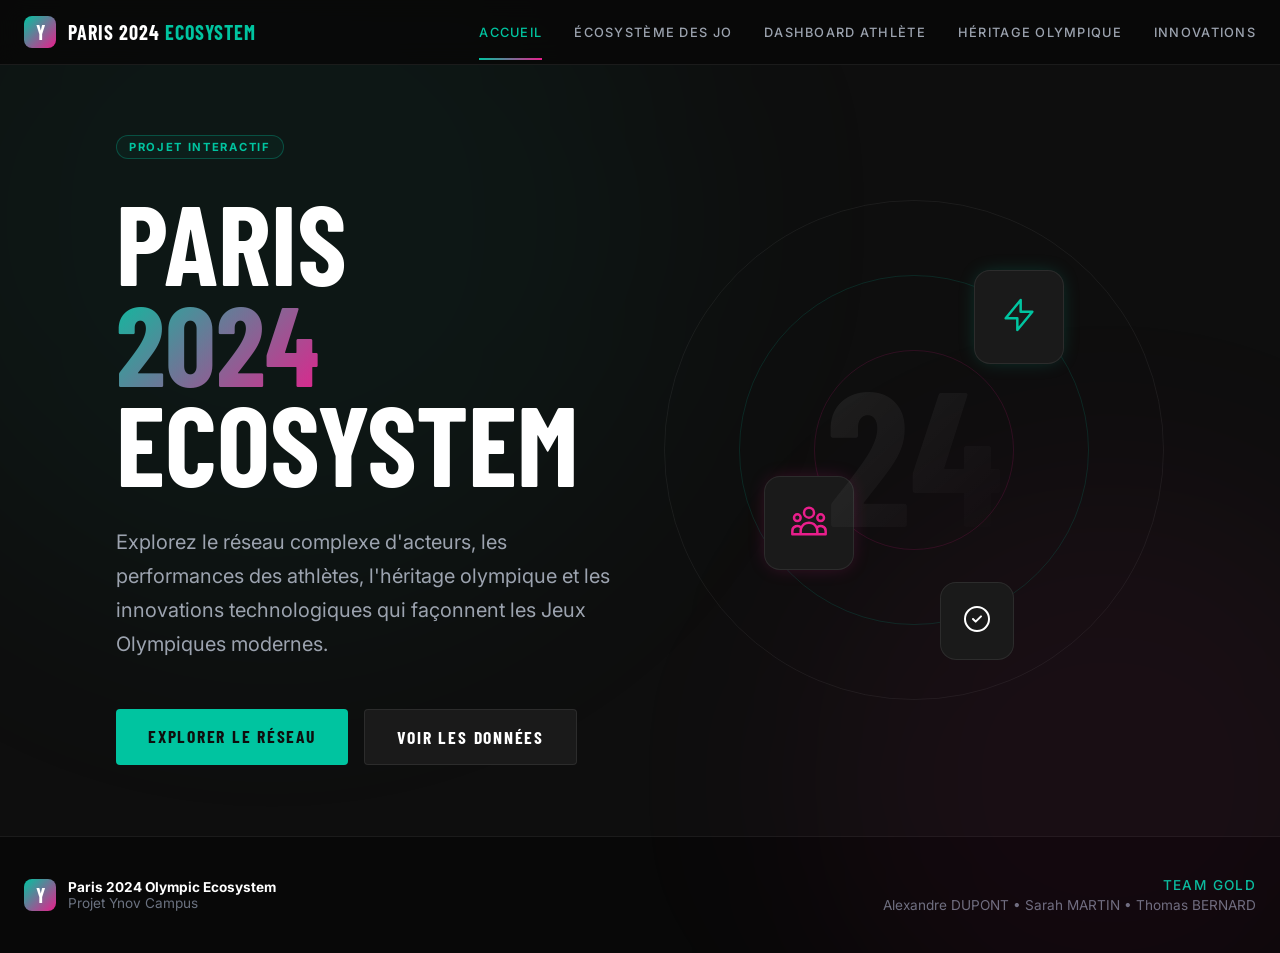
==== index.html @ 0739a904 "feat: Paris 2024 Olympic Ecosystem - site multi-pages complet" ====
<!DOCTYPE html>
<html lang="fr">
<head>
    <meta charset="UTF-8">
    <meta name="viewport" content="width=device-width, initial-scale=1.0">
    <title>Paris 2024 Ecosystem | Accueil</title>
    <link href="https://fonts.googleapis.com/css2?family=Barlow+Condensed:wght@400;500;600;700;800&family=Inter:wght@300;400;500;600&display=swap" rel="stylesheet">
    <link rel="stylesheet" href="style.css">
</head>
<body>
    <!-- Navbar -->
    <nav class="site-nav">
        <div class="nav-inner">
            <a href="index.html" class="brand">
                <div class="brand-icon">Y</div>
                <span class="brand-text">PARIS 2024 <span>ECOSYSTEM</span></span>
            </a>
            <button class="nav-hamburger" id="hamburger" onclick="document.getElementById('hamburger').classList.toggle('open');document.getElementById('nav-links').classList.toggle('open');">
                <span></span><span></span><span></span>
            </button>
            <div class="nav-links" id="nav-links">
                <a href="index.html" class="gradient-border-bottom active">Accueil</a>
                <a href="ecosysteme.html" class="gradient-border-bottom">Écosystème des JO</a>
                <a href="dashboard.html" class="gradient-border-bottom">Dashboard Athlète</a>
                <a href="heritage.html" class="gradient-border-bottom">Héritage Olympique</a>
                <a href="innovations.html" class="gradient-border-bottom">Innovations</a>
            </div>
        </div>
    </nav>

    <!-- Background blobs -->
    <div class="bg-blobs">
        <div class="blob-teal"></div>
        <div class="blob-magenta"></div>
    </div>

    <main class="page-main hero-main">
        <div class="container hero-grid">
            <!-- Left -->
            <div class="fade-in-up hero-left">
                <div class="hero-badge">Projet Interactif</div>
                <h1 class="hero-title">
                    PARIS<br>
                    <span class="gradient-text">2024</span><br>
                    ECOSYSTEM
                </h1>
                <p class="hero-desc">
                    Explorez le réseau complexe d'acteurs, les performances des athlètes, l'héritage olympique et les innovations technologiques qui façonnent les Jeux Olympiques modernes.
                </p>
                <div class="hero-actions">
                    <a href="ecosysteme.html" class="btn-primary">Explorer le Réseau</a>
                    <a href="dashboard.html" class="btn-secondary">Voir les Données</a>
                </div>
            </div>

            <!-- Right – decorative -->
            <div class="fade-in-up anim-delay-2 hero-right">
                <!-- spinning rings -->
                <div class="hero-ring hero-ring-1"></div>
                <div class="hero-ring hero-ring-2"></div>
                <div class="hero-ring hero-ring-3"></div>

                <!-- floating cards -->
                <div class="float-anim hero-float-card teal-glow">
                    <svg class="icon-svg color-teal" fill="none" stroke="currentColor" viewBox="0 0 24 24"><path stroke-linecap="round" stroke-linejoin="round" stroke-width="1.5" d="M13 10V3L4 14h7v7l9-11h-7z"></path></svg>
                </div>
                <div class="float-anim float-anim-delay-1 hero-float-card magenta-glow">
                    <svg class="icon-svg color-magenta" fill="none" stroke="currentColor" viewBox="0 0 24 24"><path stroke-linecap="round" stroke-linejoin="round" stroke-width="1.5" d="M17 20h5v-2a3 3 0 00-5.356-1.857M17 20H7m10 0v-2c0-.656-.126-1.283-.356-1.857M7 20H2v-2a3 3 0 015.356-1.857M7 20v-2c0-.656.126-1.283.356-1.857m0 0a5.002 5.002 0 019.288 0M15 7a3 3 0 11-6 0 3 3 0 016 0zm6 3a2 2 0 11-4 0 2 2 0 014 0zM7 10a2 2 0 11-4 0 2 2 0 014 0z"></path></svg>
                </div>
                <div class="float-anim float-anim-delay-2 hero-float-card neutral">
                    <svg class="icon-svg-sm color-white" fill="none" stroke="currentColor" viewBox="0 0 24 24"><path stroke-linecap="round" stroke-linejoin="round" stroke-width="1.5" d="M9 12l2 2 4-4m6 2a9 9 0 11-18 0 9 9 0 0118 0z"></path></svg>
                </div>

                <!-- Big "24" watermark -->
                <div class="hero-watermark">24</div>
            </div>
        </div>
    </main>

    <!-- Footer -->
    <footer class="site-footer">
        <div class="footer-inner">
            <div class="footer-brand">
                <div class="brand-icon">Y</div>
                <div class="footer-info">
                    <span class="title">Paris 2024 Olympic Ecosystem</span><br>
                    Projet Ynov Campus
                </div>
            </div>
            <div class="footer-right">
                <div class="team-name">Team Gold</div>
                <div>Alexandre DUPONT &bull; Sarah MARTIN &bull; Thomas BERNARD</div>
            </div>
        </div>
    </footer>
</body>
</html>
---- style.css ----
/* ===== PARIS 2024 OLYMPIC ECOSYSTEM — Global Styles ===== */

/* ---------- Reset & Base ---------- */
*, *::before, *::after {
    margin: 0;
    padding: 0;
    box-sizing: border-box;
}

body {
    background-color: #0e0e0e;
    color: #ffffff;
    overflow-x: hidden;
    font-family: 'Inter', sans-serif;
}

/* ---------- Scrollbar ---------- */
::-webkit-scrollbar {
    width: 8px;
}
::-webkit-scrollbar-track {
    background: #0e0e0e;
}
::-webkit-scrollbar-thumb {
    background: #333;
    border-radius: 4px;
}
::-webkit-scrollbar-thumb:hover {
    background: #00c4a0;
}

/* ---------- Utility Classes ---------- */
.gradient-text {
    background: linear-gradient(135deg, #00c4a0 0%, #e91e8c 100%);
    -webkit-background-clip: text;
    -webkit-text-fill-color: transparent;
}

.gradient-border-bottom {
    position: relative;
}
.gradient-border-bottom::after {
    content: '';
    position: absolute;
    bottom: 0;
    left: 0;
    width: 100%;
    height: 2px;
    background: linear-gradient(90deg, #00c4a0, #e91e8c);
    transform: scaleX(0);
    transition: transform 0.3s ease;
    transform-origin: left;
}
.gradient-border-bottom:hover::after,
.gradient-border-bottom.active::after {
    transform: scaleX(1);
}

/* ---------- Animations ---------- */
.fade-in-up {
    animation: fadeInUp 0.6s ease-out forwards;
    opacity: 0;
    transform: translateY(20px);
}

@keyframes fadeInUp {
    to {
        opacity: 1;
        transform: translateY(0);
    }
}

.node-pulse {
    animation: pulse 3s infinite;
}
@keyframes pulse {
    0%   { box-shadow: 0 0 0 0 rgba(0, 196, 160, 0.4); }
    70%  { box-shadow: 0 0 0 10px rgba(0, 196, 160, 0); }
    100% { box-shadow: 0 0 0 0 rgba(0, 196, 160, 0); }
}

/* ---------- Network Node ---------- */
.network-node {
    cursor: pointer;
    transition: all 0.3s cubic-bezier(0.4, 0, 0.2, 1);
}
.network-node:hover circle {
    stroke: #e91e8c;
    stroke-width: 3px;
    filter: drop-shadow(0 0 8px rgba(233, 30, 140, 0.6));
}
.network-node:hover text {
    fill: #e91e8c;
    font-weight: 700;
}

/* ---------- Float Animation ---------- */
.float-anim {
    animation: float 6s ease-in-out infinite;
}
.float-anim-delay-1 { animation-delay: 1s; }
.float-anim-delay-2 { animation-delay: 2s; }

@keyframes float {
    0%   { transform: translateY(0px); }
    50%  { transform: translateY(-15px); }
    100% { transform: translateY(0px); }
}

/* ---------- Timeline ---------- */
.timeline-line {
    position: absolute;
    left: 20px;
    top: 0;
    bottom: 0;
    width: 2px;
    background: linear-gradient(to bottom, #00c4a0, #e91e8c);
}

/* ---------- Navbar ---------- */
.site-nav {
    position: fixed;
    top: 0;
    width: 100%;
    background: rgba(8, 8, 8, 0.9);
    backdrop-filter: blur(12px);
    -webkit-backdrop-filter: blur(12px);
    border-bottom: 1px solid rgba(255, 255, 255, 0.08);
    z-index: 50;
}
.site-nav .nav-inner {
    max-width: 1280px;
    margin: 0 auto;
    padding: 0 1.5rem;
    height: 64px;
    display: flex;
    align-items: center;
    justify-content: space-between;
}
.site-nav .brand {
    display: flex;
    align-items: center;
    gap: 0.75rem;
    text-decoration: none;
}
.site-nav .brand-icon {
    width: 32px;
    height: 32px;
    background: linear-gradient(135deg, #00c4a0, #e91e8c);
    border-radius: 8px;
    display: flex;
    align-items: center;
    justify-content: center;
    font-weight: 700;
    color: #fff;
    font-family: 'Barlow Condensed', sans-serif;
    font-size: 1.25rem;
}
.site-nav .brand-text {
    font-family: 'Barlow Condensed', sans-serif;
    font-weight: 700;
    font-size: 1.25rem;
    letter-spacing: 0.05em;
    color: #fff;
}
.site-nav .brand-text span {
    color: #00c4a0;
}
.site-nav .nav-links {
    display: flex;
    gap: 2rem;
}
.site-nav .nav-links a {
    text-decoration: none;
    font-size: 0.8rem;
    font-weight: 500;
    color: #9ca3af;
    text-transform: uppercase;
    letter-spacing: 0.1em;
    padding: 1.25rem 0;
    transition: color 0.3s;
}
.site-nav .nav-links a:hover,
.site-nav .nav-links a.active {
    color: #00c4a0;
}

/* ---------- Main Container ---------- */
.page-main {
    padding-top: 64px;
    min-height: 100vh;
    position: relative;
}

/* ---------- Background Blobs ---------- */
.bg-blobs {
    position: fixed;
    inset: 0;
    pointer-events: none;
    z-index: 0;
}
.bg-blobs .blob-teal {
    position: absolute;
    top: -20%;
    left: -10%;
    width: 800px;
    height: 800px;
    background: rgba(0, 196, 160, 0.05);
    border-radius: 50%;
    filter: blur(120px);
}
.bg-blobs .blob-magenta {
    position: absolute;
    bottom: -20%;
    right: -10%;
    width: 600px;
    height: 600px;
    background: rgba(233, 30, 140, 0.05);
    border-radius: 50%;
    filter: blur(100px);
}

/* ---------- Section Headers ---------- */
.section-header {
    display: flex;
    flex-direction: column;
    gap: 0.5rem;
    margin-bottom: 2.5rem;
    border-bottom: 1px solid rgba(255, 255, 255, 0.08);
    padding-bottom: 1.5rem;
}
.section-header.row {
    flex-direction: row;
    justify-content: space-between;
    align-items: flex-end;
}
.section-header h2 {
    font-family: 'Barlow Condensed', sans-serif;
    font-size: 3rem;
    font-weight: 700;
    text-transform: uppercase;
    color: #fff;
    margin-bottom: 0.5rem;
}
.section-header p {
    color: #9ca3af;
}

/* ---------- Cards ---------- */
.card {
    background: #1a1a1a;
    border: 1px solid rgba(255, 255, 255, 0.08);
    border-radius: 12px;
    padding: 1.5rem;
    transition: all 0.3s ease;
}
.card:hover {
    border-color: #e91e8c;
    transform: translateY(-4px);
}

/* ---------- Stat Card ---------- */
.stat-card {
    background: #1a1a1a;
    border: 1px solid rgba(255, 255, 255, 0.08);
    border-radius: 12px;
    padding: 1.5rem;
    position: relative;
    overflow: hidden;
    transition: border-color 0.3s;
}
.stat-card:hover {
    border-color: #00c4a0;
}
.stat-card .stat-label {
    color: #9ca3af;
    font-size: 0.8rem;
    font-weight: 700;
    text-transform: uppercase;
    letter-spacing: 0.1em;
    margin-bottom: 0.5rem;
}
.stat-card .stat-value {
    font-family: 'Barlow Condensed', sans-serif;
    font-size: 3rem;
    font-weight: 700;
    color: #fff;
    margin-bottom: 0.25rem;
}
.stat-card .stat-sub {
    color: #00c4a0;
    font-size: 0.85rem;
    font-weight: 500;
}

/* ---------- Buttons ---------- */
.btn-primary {
    display: inline-block;
    padding: 1rem 2rem;
    background: #00c4a0;
    color: #0e0e0e;
    font-family: 'Barlow Condensed', sans-serif;
    font-weight: 700;
    font-size: 1.1rem;
    text-transform: uppercase;
    letter-spacing: 0.1em;
    border: none;
    border-radius: 4px;
    cursor: pointer;
    position: relative;
    overflow: hidden;
    transition: transform 0.2s;
    text-decoration: none;
}
.btn-primary:hover {
    transform: scale(1.05);
}
.btn-secondary {
    display: inline-block;
    padding: 1rem 2rem;
    background: #1a1a1a;
    color: #fff;
    font-family: 'Barlow Condensed', sans-serif;
    font-weight: 700;
    font-size: 1.1rem;
    text-transform: uppercase;
    letter-spacing: 0.1em;
    border: 1px solid rgba(255, 255, 255, 0.08);
    border-radius: 4px;
    cursor: pointer;
    transition: all 0.3s;
    text-decoration: none;
}
.btn-secondary:hover {
    border-color: #e91e8c;
    color: #e91e8c;
}

/* ---------- Filter Buttons ---------- */
.filter-btn {
    padding: 0.5rem 1rem;
    font-size: 0.8rem;
    font-weight: 700;
    text-transform: uppercase;
    letter-spacing: 0.1em;
    border-radius: 4px;
    cursor: pointer;
    transition: all 0.3s;
    border: 1px solid rgba(255, 255, 255, 0.08);
    background: transparent;
    color: #9ca3af;
}
.filter-btn:hover {
    border-color: #e91e8c;
    color: #fff;
}
.filter-btn.active {
    background: #00c4a0;
    color: #0e0e0e;
    border-color: #00c4a0;
}

/* ---------- Select ---------- */
.custom-select {
    background: #1a1a1a;
    border: 1px solid rgba(255, 255, 255, 0.08);
    color: #fff;
    padding: 0.5rem 1rem;
    border-radius: 4px;
    font-family: 'Inter', sans-serif;
    font-size: 0.9rem;
    outline: none;
    cursor: pointer;
    appearance: none;
    background-image: url("data:image/svg+xml,%3Csvg xmlns='http://www.w3.org/2000/svg' width='12' height='12' viewBox='0 0 24 24' fill='none' stroke='%2300c4a0' stroke-width='2'%3E%3Cpath d='M6 9l6 6 6-6'/%3E%3C/svg%3E");
    background-repeat: no-repeat;
    background-position: right 12px center;
    padding-right: 2.5rem;
}
.custom-select:focus {
    border-color: #00c4a0;
}

/* ---------- Footer ---------- */
.site-footer {
    background: #080808;
    border-top: 1px solid rgba(255, 255, 255, 0.08);
    padding: 2.5rem 0;
}
.site-footer .footer-inner {
    max-width: 1280px;
    margin: 0 auto;
    padding: 0 1.5rem;
    display: flex;
    justify-content: space-between;
    align-items: center;
    gap: 1.5rem;
    flex-wrap: wrap;
}
.site-footer .footer-brand {
    display: flex;
    align-items: center;
    gap: 0.75rem;
}
.site-footer .footer-brand .brand-icon {
    width: 32px;
    height: 32px;
    background: linear-gradient(135deg, #00c4a0, #e91e8c);
    border-radius: 8px;
    display: flex;
    align-items: center;
    justify-content: center;
    font-weight: 700;
    color: #fff;
    font-family: 'Barlow Condensed', sans-serif;
    font-size: 1.25rem;
}
.site-footer .footer-info {
    font-size: 0.85rem;
    color: #6b7280;
}
.site-footer .footer-info .title {
    color: #fff;
    font-weight: 700;
}
.site-footer .footer-right {
    text-align: right;
    font-size: 0.85rem;
    color: #6b7280;
}
.site-footer .footer-right .team-name {
    color: #00c4a0;
    font-weight: 500;
    text-transform: uppercase;
    letter-spacing: 0.1em;
    margin-bottom: 0.25rem;
}

/* ---------- Container ---------- */
.container {
    max-width: 1280px;
    margin: 0 auto;
    padding: 0 1.5rem;
}
.container-narrow {
    max-width: 900px;
    margin: 0 auto;
    padding: 0 1.5rem;
}

/* ---------- Grid Utilities ---------- */
.grid-2 { display: grid; grid-template-columns: repeat(2, 1fr); gap: 1.5rem; }
.grid-3 { display: grid; grid-template-columns: repeat(3, 1fr); gap: 1.5rem; }
.grid-4 { display: grid; grid-template-columns: repeat(4, 1fr); gap: 1.5rem; }

@media (max-width: 1024px) {
    .grid-3 { grid-template-columns: repeat(2, 1fr); }
    .grid-4 { grid-template-columns: repeat(2, 1fr); }
}
@media (max-width: 768px) {
    .grid-2, .grid-3, .grid-4 { grid-template-columns: 1fr; }
    .section-header.row { flex-direction: column; align-items: flex-start; }
    .site-nav .nav-links { gap: 1rem; flex-wrap: wrap; }
    .site-nav .nav-links a { font-size: 0.7rem; }
}

/* ---------- Ecosystem Page ---------- */
.eco-layout {
    display: grid;
    grid-template-columns: 1fr 2fr 1fr;
    gap: 1.5rem;
    min-height: 700px;
}
@media (max-width: 1024px) {
    .eco-layout { grid-template-columns: 1fr; }
}
.stakeholder-item {
    display: flex;
    align-items: center;
    gap: 0.75rem;
    padding: 1rem;
    border-radius: 8px;
    border: 1px solid rgba(255, 255, 255, 0.08);
    background: #1a1a1a;
    cursor: pointer;
    transition: all 0.3s;
}
.stakeholder-item:hover {
    border-color: #00c4a0;
}
.stakeholder-item .s-icon {
    font-size: 1.5rem;
}
.stakeholder-item .s-name {
    font-family: 'Barlow Condensed', sans-serif;
    font-weight: 700;
    font-size: 1.1rem;
    color: #fff;
}
.stakeholder-item .s-role {
    font-size: 0.7rem;
    color: #6b7280;
    text-transform: uppercase;
    letter-spacing: 0.1em;
}

/* ---------- Stakeholder List Column ---------- */
.stakeholder-list-col {
    display: flex;
    flex-direction: column;
    gap: 0.75rem;
    overflow-y: auto;
    max-height: 700px;
    padding-right: 0.5rem;
}

.network-svg-wrap {
    background: rgba(26, 26, 26, 0.3);
    border-radius: 16px;
    border: 1px solid rgba(255, 255, 255, 0.08);
    position: relative;
    overflow: hidden;
    display: flex;
    align-items: center;
    justify-content: center;
    min-height: 600px;
}

.detail-panel {
    background: #1a1a1a;
    border: 1px solid rgba(255, 255, 255, 0.08);
    border-radius: 16px;
    padding: 1.5rem;
    transform: translateX(20px);
    opacity: 0;
    transition: all 0.5s ease;
}
.detail-panel.visible {
    transform: translateX(0);
    opacity: 1;
}
.detail-panel .panel-icon {
    width: 64px;
    height: 64px;
    border-radius: 12px;
    background: #0e0e0e;
    display: flex;
    align-items: center;
    justify-content: center;
    font-size: 2rem;
    margin-bottom: 1.5rem;
    box-shadow: 0 0 20px -5px rgba(0, 196, 160, 0.3);
}
.detail-panel h3 {
    font-family: 'Barlow Condensed', sans-serif;
    font-size: 2.5rem;
    font-weight: 700;
    color: #fff;
    margin-bottom: 0.5rem;
}
.detail-panel .panel-cat {
    display: inline-block;
    padding: 0.25rem 0.75rem;
    background: rgba(233, 30, 140, 0.2);
    color: #e91e8c;
    font-size: 0.7rem;
    font-weight: 700;
    text-transform: uppercase;
    border-radius: 4px;
    margin-bottom: 1.5rem;
}
.detail-panel .panel-desc {
    color: #d1d5db;
    line-height: 1.7;
    margin-bottom: 2rem;
}
.detail-panel .panel-stat {
    border-top: 1px solid rgba(255, 255, 255, 0.08);
    padding-top: 1rem;
    margin-bottom: 1rem;
}
.detail-panel .panel-stat .label {
    font-size: 0.65rem;
    color: #6b7280;
    text-transform: uppercase;
    letter-spacing: 0.15em;
    margin-bottom: 0.25rem;
}
.detail-panel .panel-stat .value {
    font-family: 'Barlow Condensed', sans-serif;
    font-size: 1.25rem;
    color: #00c4a0;
}
.detail-panel .panel-stat .value.white {
    color: #fff;
}
.detail-panel .connections-title {
    font-family: 'Barlow Condensed', sans-serif;
    font-size: 1.1rem;
    font-weight: 700;
    color: #9ca3af;
    margin-bottom: 0.75rem;
    margin-top: 1rem;
}
.detail-panel .tag {
    display: inline-block;
    padding: 0.25rem 0.5rem;
    background: #0e0e0e;
    border: 1px solid rgba(255, 255, 255, 0.08);
    border-radius: 4px;
    font-size: 0.75rem;
    color: #d1d5db;
    margin: 0.15rem;
}

/* ---------- Dashboard Page ---------- */
.chart-card {
    background: #1a1a1a;
    border: 1px solid rgba(255, 255, 255, 0.08);
    border-radius: 12px;
    padding: 1.5rem;
    display: flex;
    flex-direction: column;
}
.chart-card h3 {
    font-family: 'Barlow Condensed', sans-serif;
    font-size: 1.5rem;
    font-weight: 700;
    color: #fff;
    margin-bottom: 1.5rem;
}
.chart-area {
    flex-grow: 1;
    width: 100%;
    position: relative;
    min-height: 300px;
}

/* ---------- Table ---------- */
.data-table {
    width: 100%;
    text-align: left;
    border-collapse: collapse;
}
.data-table thead th {
    padding-bottom: 0.75rem;
    font-size: 0.7rem;
    color: #6b7280;
    text-transform: uppercase;
    letter-spacing: 0.1em;
    border-bottom: 1px solid rgba(255, 255, 255, 0.08);
}
.data-table tbody tr {
    border-bottom: 1px solid rgba(255, 255, 255, 0.08);
    transition: background 0.2s;
}
.data-table tbody tr:hover {
    background: rgba(26, 26, 26, 0.5);
}
.data-table tbody td {
    padding: 0.75rem 0;
    font-size: 0.9rem;
}

/* ---------- Legacy / Heritage Page ---------- */
.legacy-intro {
    text-align: center;
    margin-bottom: 4rem;
}
.legacy-intro h2 {
    font-family: 'Barlow Condensed', sans-serif;
    font-size: 3.75rem;
    font-weight: 700;
    text-transform: uppercase;
    color: #fff;
    margin-bottom: 1rem;
}
.legacy-intro h2 span {
    color: #00c4a0;
}
.legacy-intro p {
    font-size: 1.25rem;
    color: #9ca3af;
}

.timeline-wrap {
    position: relative;
    padding-left: 2.5rem;
    border-left: 2px solid rgba(255, 255, 255, 0.05);
}
.timeline-wrap .timeline-line {
    left: 20px;
}

.legacy-chapter {
    position: relative;
    opacity: 0;
    transform: translateY(20px);
    transition: all 0.7s ease;
    margin-bottom: 6rem;
}
.legacy-chapter.visible {
    opacity: 1;
    transform: translateY(0);
}
.legacy-chapter .chapter-dot {
    position: absolute;
    left: -40px;
    top: 0;
    width: 20px;
    height: 20px;
    border-radius: 50%;
    border: 4px solid #0e0e0e;
}
.legacy-chapter .chapter-label {
    font-weight: 700;
    letter-spacing: 0.15em;
    text-transform: uppercase;
    font-size: 0.8rem;
    margin-bottom: 0.5rem;
    display: block;
}
.legacy-chapter h3 {
    font-family: 'Barlow Condensed', sans-serif;
    font-size: 2.5rem;
    font-weight: 700;
    color: #fff;
    margin-bottom: 1rem;
}

.quote-card {
    background: #1a1a1a;
    border: 1px solid rgba(255, 255, 255, 0.08);
    padding: 2rem;
    border-radius: 12px;
    box-shadow: 0 4px 20px rgba(0,0,0,0.3);
}
.quote-card .quote-text {
    font-size: 1.1rem;
    color: #d1d5db;
    font-style: italic;
    margin-bottom: 1.5rem;
    line-height: 1.7;
}
.quote-card .author {
    display: flex;
    align-items: center;
    gap: 1rem;
}
.quote-card .author-avatar {
    width: 48px;
    height: 48px;
    background: #374151;
    border-radius: 50%;
}
.quote-card .author-name {
    font-weight: 700;
    color: #fff;
}
.quote-card .author-role {
    font-size: 0.8rem;
    color: #6b7280;
}

.counter-card {
    background: #1a1a1a;
    padding: 1rem;
    border-radius: 12px;
    border: 1px solid rgba(255, 255, 255, 0.08);
    text-align: center;
}
.counter-card .counter-value {
    font-family: 'Barlow Condensed', sans-serif;
    font-size: 2.5rem;
    font-weight: 700;
    margin-bottom: 0.25rem;
}
.counter-card .counter-label {
    font-size: 0.7rem;
    text-transform: uppercase;
    letter-spacing: 0.1em;
    color: #6b7280;
}

/* ---------- Before / After Slider ---------- */
.before-after {
    position: relative;
    border-radius: 12px;
    overflow: hidden;
    border: 1px solid rgba(255, 255, 255, 0.08);
    height: 300px;
    cursor: ew-resize;
}
.before-after .ba-side {
    position: absolute;
    top: 0;
    bottom: 0;
    display: flex;
    align-items: center;
    justify-content: center;
    font-family: 'Barlow Condensed', sans-serif;
    font-size: 1.5rem;
    font-weight: 700;
    text-transform: uppercase;
}
.before-after .ba-before {
    left: 0;
    right: 50%;
    background: #111;
}
.before-after .ba-after {
    left: 50%;
    right: 0;
    background: linear-gradient(135deg, rgba(0,196,160,0.15), rgba(233,30,140,0.15));
}
.before-after .ba-divider {
    position: absolute;
    top: 0;
    bottom: 0;
    left: 50%;
    width: 4px;
    background: linear-gradient(to bottom, #00c4a0, #e91e8c);
    z-index: 2;
    transform: translateX(-50%);
}

/* ---------- Innovations Page ---------- */
.impact-bar-wrap {
    margin-top: 1.5rem;
}
.impact-bar-wrap .bar-label {
    display: flex;
    justify-content: space-between;
    font-size: 0.7rem;
    font-weight: 700;
    text-transform: uppercase;
    margin-bottom: 0.25rem;
}
.impact-bar-wrap .bar-label .lbl { color: #6b7280; }
.impact-bar-wrap .bar-label .val { color: #00c4a0; }
.impact-bar-track {
    width: 100%;
    height: 8px;
    background: #0e0e0e;
    border-radius: 9999px;
    overflow: hidden;
}
.impact-bar-fill {
    height: 100%;
    background: linear-gradient(90deg, #00c4a0, #e91e8c);
    border-radius: 9999px;
    transition: width 1s ease;
}

/* ---------- Innovation Detail Modal ---------- */
.innovation-modal-overlay {
    display: none;
    position: fixed;
    inset: 0;
    background: rgba(0,0,0,0.7);
    z-index: 100;
    align-items: center;
    justify-content: center;
}
.innovation-modal-overlay.open {
    display: flex;
}
.innovation-modal {
    background: #1a1a1a;
    border: 1px solid rgba(255, 255, 255, 0.08);
    border-radius: 16px;
    padding: 2rem;
    max-width: 600px;
    width: 90%;
    max-height: 80vh;
    overflow-y: auto;
    position: relative;
}
.innovation-modal .close-btn {
    position: absolute;
    top: 1rem;
    right: 1rem;
    background: none;
    border: none;
    color: #9ca3af;
    font-size: 1.5rem;
    cursor: pointer;
    transition: color 0.3s;
}
.innovation-modal .close-btn:hover {
    color: #e91e8c;
}

/* ---------- Gauge ---------- */
.gauge-container {
    display: flex;
    flex-direction: column;
    align-items: center;
    gap: 0.5rem;
}
.gauge-label {
    font-family: 'Barlow Condensed', sans-serif;
    font-weight: 700;
    font-size: 1rem;
    color: #fff;
    text-transform: uppercase;
}
.gauge-value {
    font-family: 'Barlow Condensed', sans-serif;
    font-weight: 700;
    font-size: 1.5rem;
}

/* ---------- Page Specific Colors ---------- */
.color-teal { color: #00c4a0; }
.color-magenta { color: #e91e8c; }
.color-gold { color: #ffd60a; }
.color-white { color: #fff; }
.color-gray { color: #9ca3af; }

.bg-teal { background-color: #00c4a0; }
.bg-magenta { background-color: #e91e8c; }
.bg-surface { background-color: #1a1a1a; }
.bg-dark { background-color: #0e0e0e; }

/* ---------- Scroll animations (appear) ---------- */
.appear {
    opacity: 0;
    transform: translateY(30px);
    transition: opacity 0.7s ease, transform 0.7s ease;
}
.appear.visible {
    opacity: 1;
    transform: translateY(0);
}

/* ---------- Interactive Map ---------- */
.map-card {
    background: #1a1a1a;
    border: 1px solid rgba(255, 255, 255, 0.08);
    border-radius: 12px;
    padding: 1.5rem;
    position: relative;
    overflow: hidden;
    min-height: 400px;
}
.map-card .map-tooltip {
    position: absolute;
    bottom: 1.5rem;
    left: 1.5rem;
    background: rgba(14,14,14,0.9);
    backdrop-filter: blur(8px);
    padding: 1rem;
    border-radius: 8px;
    border: 1px solid rgba(255, 255, 255, 0.08);
    max-width: 280px;
}
.map-card .map-tooltip h4 {
    font-weight: 700;
    color: #fff;
    margin-bottom: 0.25rem;
}
.map-card .map-tooltip p {
    font-size: 0.75rem;
    color: #9ca3af;
}

/* ---------- Hamburger Menu ---------- */
.nav-hamburger {
    display: none;
    background: none;
    border: none;
    cursor: pointer;
    padding: 0.5rem;
    z-index: 60;
}
.nav-hamburger span {
    display: block;
    width: 24px;
    height: 2px;
    background: #fff;
    margin: 5px 0;
    transition: all 0.3s ease;
    border-radius: 2px;
}
.nav-hamburger.open span:nth-child(1) {
    transform: rotate(45deg) translate(5px, 5px);
}
.nav-hamburger.open span:nth-child(2) {
    opacity: 0;
}
.nav-hamburger.open span:nth-child(3) {
    transform: rotate(-45deg) translate(5px, -5px);
}

/* ---------- Hero Page ---------- */
.hero-main {
    display: flex;
    align-items: center;
    min-height: calc(100vh - 64px);
}
.hero-grid {
    display: grid;
    grid-template-columns: 1fr 1fr;
    gap: 3rem;
    align-items: center;
}
.hero-left {
    display: flex;
    flex-direction: column;
    gap: 2rem;
}
.hero-badge {
    display: inline-block;
    padding: 0.25rem 0.75rem;
    border: 1px solid rgba(0,196,160,0.3);
    border-radius: 9999px;
    color: #00c4a0;
    font-size: 0.7rem;
    font-weight: 700;
    letter-spacing: 0.15em;
    text-transform: uppercase;
    background: rgba(0,196,160,0.05);
    width: fit-content;
}
.hero-title {
    font-family: 'Barlow Condensed', sans-serif;
    font-size: 7rem;
    font-weight: 700;
    line-height: 0.9;
    color: #fff;
}
.hero-desc {
    font-size: 1.25rem;
    color: #9ca3af;
    max-width: 500px;
    line-height: 1.7;
}
.hero-actions {
    display: flex;
    flex-wrap: wrap;
    gap: 1rem;
    padding-top: 1rem;
}
.hero-right {
    position: relative;
    height: 600px;
    display: flex;
    align-items: center;
    justify-content: center;
}
.hero-ring {
    position: absolute;
    border-radius: 50%;
}
.hero-ring-1 {
    width: 500px;
    height: 500px;
    border: 1px solid rgba(255,255,255,0.06);
    animation: spin 60s linear infinite;
}
.hero-ring-2 {
    width: 350px;
    height: 350px;
    border: 1px solid rgba(0,196,160,0.15);
    animation: spin 40s linear infinite reverse;
}
.hero-ring-3 {
    width: 200px;
    height: 200px;
    border: 1px solid rgba(233,30,140,0.15);
    animation: spin 20s linear infinite;
}
.hero-float-card {
    position: absolute;
    background: #1a1a1a;
    border: 1px solid rgba(255,255,255,0.08);
    padding: 1.5rem;
    border-radius: 16px;
}
.hero-float-card.teal-glow {
    top: 20%;
    right: 20%;
    box-shadow: 0 0 20px -5px rgba(0,196,160,0.3);
}
.hero-float-card.magenta-glow {
    bottom: 30%;
    left: 20%;
    box-shadow: 0 0 20px -5px rgba(233,30,140,0.3);
}
.hero-float-card.neutral {
    bottom: 15%;
    right: 30%;
    padding: 1.25rem;
}
.hero-watermark {
    z-index: 1;
    font-family: 'Barlow Condensed', sans-serif;
    font-size: 12rem;
    line-height: 1;
    font-weight: 700;
    color: transparent;
    background: linear-gradient(135deg, rgba(255,255,255,0.08), transparent);
    -webkit-background-clip: text;
    user-select: none;
}
.icon-svg {
    width: 40px;
    height: 40px;
}
.icon-svg-sm {
    width: 32px;
    height: 32px;
}
@keyframes spin { to { transform: rotate(360deg); } }

/* ---------- Page Padded Main ---------- */
.page-padded {
    padding-top: 80px;
    padding-bottom: 3rem;
}

/* ---------- Athlete Profile ---------- */
.athlete-profile {
    background: #1a1a1a;
    border: 1px solid rgba(255,255,255,0.08);
    border-radius: 12px;
    padding: 2rem;
    margin-bottom: 2rem;
    display: flex;
    align-items: center;
    gap: 2rem;
    flex-wrap: wrap;
}
.athlete-avatar {
    width: 100px;
    height: 100px;
    border-radius: 50%;
    background: linear-gradient(135deg, #00c4a0, #e91e8c);
    display: flex;
    align-items: center;
    justify-content: center;
    font-size: 2.5rem;
    font-family: 'Barlow Condensed', sans-serif;
    font-weight: 700;
    color: #fff;
    flex-shrink: 0;
}
.athlete-info {
    flex: 1;
    min-width: 200px;
}
.athlete-name {
    font-family: 'Barlow Condensed', sans-serif;
    font-size: 2.5rem;
    font-weight: 700;
    color: #fff;
    margin-bottom: 0.25rem;
}
.athlete-sub {
    color: #9ca3af;
    margin-bottom: 0.75rem;
}
.athlete-meta {
    display: flex;
    gap: 1.5rem;
    flex-wrap: wrap;
}
.athlete-meta-item {
    font-size: 0.75rem;
    color: #6b7280;
    text-transform: uppercase;
    letter-spacing: 0.1em;
}
.athlete-meta-item strong {
    color: #fff;
}
.athlete-meta-item strong.highlight {
    color: #00c4a0;
}

/* ---------- Dashboard Layout ---------- */
.filter-row {
    display: flex;
    gap: 0.75rem;
    flex-wrap: wrap;
}
.chart-subtitle {
    font-size: 0.8rem;
    color: #6b7280;
    margin-top: -1rem;
    margin-bottom: 1rem;
}
.chart-subtitle-sm {
    font-size: 0.75rem;
    color: #6b7280;
    margin-top: -1rem;
    margin-bottom: 1rem;
}
.bottom-grid {
    display: grid;
    grid-template-columns: 2fr 1fr;
    gap: 1.5rem;
}
.flex-col-center {
    display: flex;
    flex-direction: column;
}
.flex-center {
    flex: 1;
    display: flex;
    align-items: center;
    justify-content: center;
}
.table-scroll {
    overflow-x: auto;
}
.mb-2 { margin-bottom: 2rem; }
.anim-delay-1 { animation-delay: 0.1s; }
.anim-delay-2 { animation-delay: 0.2s; }
.anim-delay-3 { animation-delay: 0.3s; }

/* ---------- Innovation Page ---------- */
.top-panel-grid {
    display: grid;
    grid-template-columns: 1fr 2fr;
    gap: 1.5rem;
    margin-bottom: 2.5rem;
}
.score-panel-grid {
    display: grid;
    grid-template-columns: 1fr 1fr;
    gap: 1rem;
}
.score-item {
    text-align: center;
}
.score-value {
    font-family: 'Barlow Condensed', sans-serif;
    font-size: 2.5rem;
    font-weight: 700;
}
.score-label {
    font-size: 0.7rem;
    color: #6b7280;
    text-transform: uppercase;
}
.score-desc {
    font-size: 0.8rem;
    color: #6b7280;
    margin-top: -1rem;
    margin-bottom: 1.5rem;
    line-height: 1.6;
}
.innovation-card-header {
    display: flex;
    justify-content: space-between;
    align-items: flex-start;
    margin-bottom: 1rem;
}
.innovation-icon-box {
    width: 48px;
    height: 48px;
    background: #0e0e0e;
    border: 1px solid rgba(255,255,255,0.08);
    border-radius: 8px;
    display: flex;
    align-items: center;
    justify-content: center;
    font-size: 1.5rem;
}
.innovation-tag {
    font-size: 0.65rem;
    font-weight: 700;
    text-transform: uppercase;
    letter-spacing: 0.1em;
    color: #6b7280;
    border: 1px solid rgba(255,255,255,0.1);
    border-radius: 4px;
    padding: 0.2rem 0.5rem;
}
.innovation-card-title {
    font-family: 'Barlow Condensed', sans-serif;
    font-size: 1.25rem;
    font-weight: 700;
    color: #fff;
    margin-bottom: 0.5rem;
}
.innovation-card-desc {
    color: #9ca3af;
    font-size: 0.85rem;
    margin-bottom: 1.5rem;
    line-height: 1.6;
    min-height: 3rem;
}
.modal-icon {
    font-size: 3rem;
    margin-bottom: 1rem;
}
.modal-title {
    font-family: 'Barlow Condensed', sans-serif;
    font-size: 2rem;
    font-weight: 700;
    color: #fff;
    margin-bottom: 0.5rem;
}
.modal-cat-label {
    display: inline-block;
    padding: 0.25rem 0.75rem;
    font-size: 0.7rem;
    font-weight: 700;
    text-transform: uppercase;
    border: 1px solid rgba(255,255,255,0.1);
    border-radius: 4px;
    color: #9ca3af;
    margin-bottom: 1rem;
}
.modal-desc-text {
    color: #d1d5db;
    line-height: 1.7;
    margin-bottom: 1.5rem;
}

/* ---------- Heritage Helpers ---------- */
.chapter-text {
    color: #d1d5db;
    margin-bottom: 1.5rem;
    line-height: 1.7;
}
.before-after-inner {
    text-align: center;
}
.before-after-icon {
    font-size: 3rem;
    margin-bottom: 0.5rem;
}
.before-after-title {
    font-size: 1.5rem;
    font-family: 'Barlow Condensed', sans-serif;
    font-weight: 700;
}
.before-after-sub {
    font-size: 0.8rem;
    color: #6b7280;
}
.before-after-sub.light {
    color: #9ca3af;
}
.eco-counter-icon {
    font-size: 2.5rem;
    margin-bottom: 0.5rem;
}
.eco-counter-value {
    font-family: 'Barlow Condensed', sans-serif;
    font-size: 2rem;
    font-weight: 700;
}
.eco-counter-label {
    font-size: 0.75rem;
    color: #6b7280;
    text-transform: uppercase;
    letter-spacing: 0.1em;
}
.invest-bar-row {
    display: flex;
    align-items: center;
    gap: 1rem;
    margin-bottom: 1rem;
}
.invest-bar-label {
    width: 100px;
    font-size: 0.8rem;
    color: #d1d5db;
    text-align: right;
    flex-shrink: 0;
}
.invest-bar-track {
    flex: 1;
    height: 28px;
    background: #0e0e0e;
    border-radius: 9999px;
    overflow: hidden;
    position: relative;
}
.invest-bar-fill {
    height: 100%;
    border-radius: 9999px;
    transition: width 1.5s ease;
    width: 0%;
}
.invest-bar-value {
    width: 50px;
    font-family: 'Barlow Condensed', sans-serif;
    font-weight: 700;
    font-size: 1.1rem;
}

/* ---------- Data Table Cell Styles ---------- */
.td-year {
    padding-left: 1rem;
    font-weight: 600;
    color: #fff;
}
.td-comp { color: #d1d5db; }
.td-event { color: #00c4a0; }
.td-time {
    font-family: 'Barlow Condensed', sans-serif;
    font-size: 1.1rem;
    font-weight: 700;
    color: #fff;
}
.td-medal {
    text-align: center;
    font-size: 1.2rem;
}
.td-empty {
    text-align: center;
    padding: 2rem;
    color: #6b7280;
}
.th-left { padding-left: 1rem; }
.th-center { text-align: center; }

/* ---------- Responsive Helpers ---------- */
@media (max-width: 1024px) {
    .hero-grid { grid-template-columns: 1fr; }
    .hero-right { display: none; }
    .hero-title { font-size: 4rem; }
    .bottom-grid { grid-template-columns: 1fr; }
    .top-panel-grid { grid-template-columns: 1fr; }
}
@media (max-width: 768px) {
    .section-header h2 { font-size: 2rem; }
    .legacy-intro h2 { font-size: 2.5rem; }
    .eco-layout { grid-template-columns: 1fr; }
    .site-footer .footer-inner { flex-direction: column; text-align: center; }
    .site-footer .footer-right { text-align: center; }
    .nav-hamburger { display: flex; flex-direction: column; }
    .site-nav .nav-links {
        display: none;
        position: absolute;
        top: 64px;
        left: 0;
        right: 0;
        background: rgba(8,8,8,0.98);
        backdrop-filter: blur(12px);
        flex-direction: column;
        padding: 1rem 1.5rem;
        gap: 0;
        border-bottom: 1px solid rgba(255,255,255,0.08);
    }
    .site-nav .nav-links.open {
        display: flex;
    }
    .site-nav .nav-links a {
        padding: 0.75rem 0;
        font-size: 0.85rem;
        border-bottom: 1px solid rgba(255,255,255,0.04);
    }
}
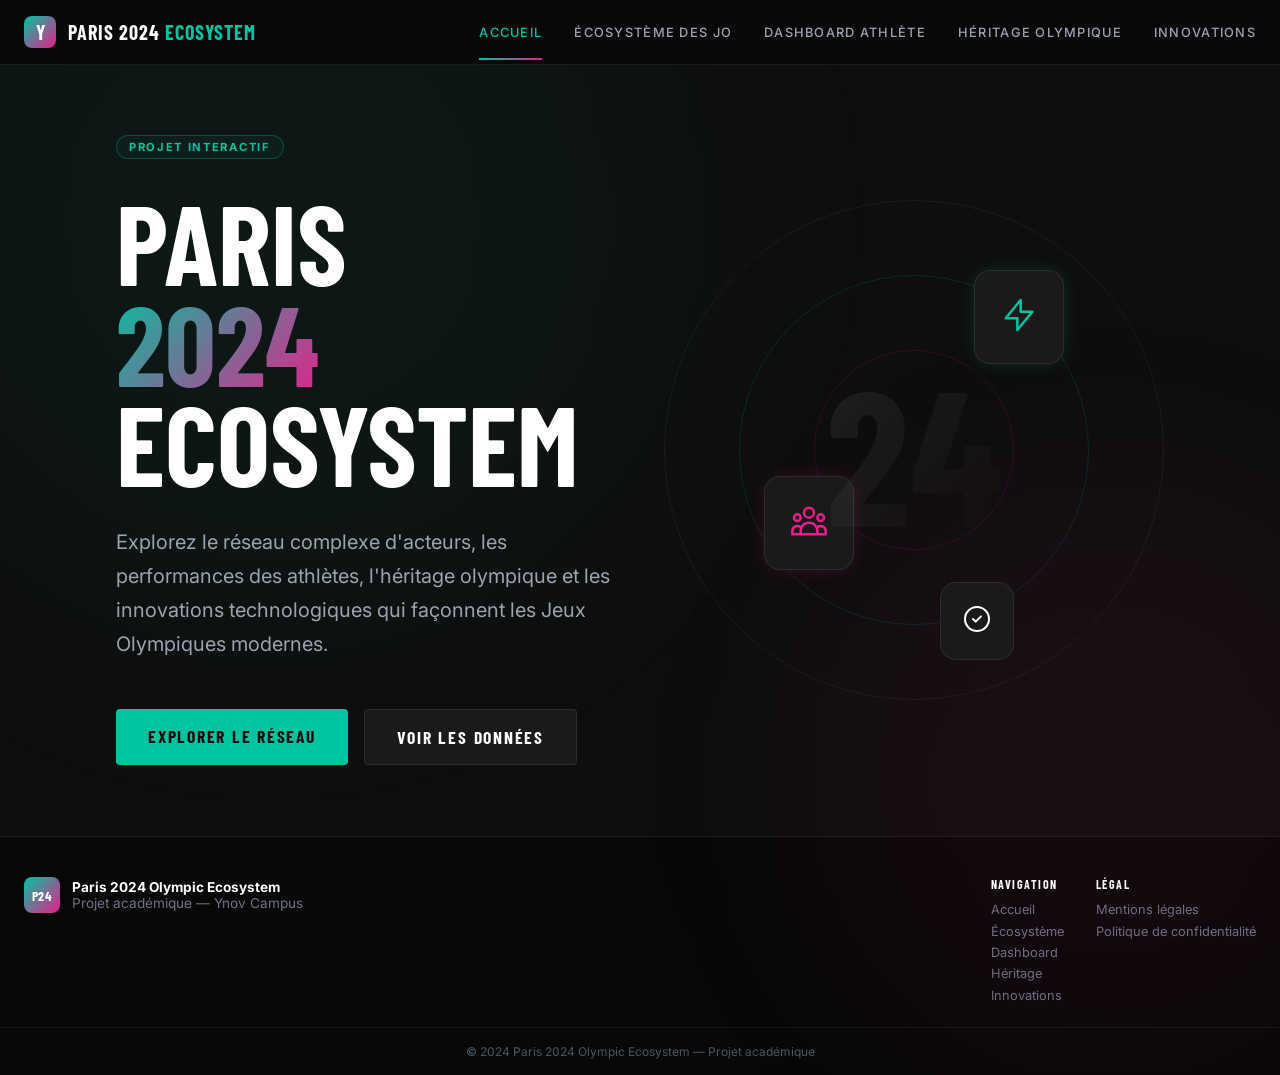
==== commit 3ee32b09: "Refonte architecture, emojis SVG, footer, pages legales, documentation" ====
--- a/index.html
+++ b/index.html
@@ -5,7 +5,7 @@
     <meta name="viewport" content="width=device-width, initial-scale=1.0">
     <title>Paris 2024 Ecosystem | Accueil</title>
     <link href="https://fonts.googleapis.com/css2?family=Barlow+Condensed:wght@400;500;600;700;800&family=Inter:wght@300;400;500;600&display=swap" rel="stylesheet">
-    <link rel="stylesheet" href="style.css">
+    <link rel="stylesheet" href="css/style.css">
 </head>
 <body>
     <!-- Navbar -->
@@ -79,18 +79,30 @@
 
     <!-- Footer -->
     <footer class="site-footer">
-        <div class="footer-inner">
+        <div class="footer-inner footer-grid">
             <div class="footer-brand">
-                <div class="brand-icon">Y</div>
+                <div class="brand-icon">P24</div>
                 <div class="footer-info">
                     <span class="title">Paris 2024 Olympic Ecosystem</span><br>
-                    Projet Ynov Campus
+                    Projet académique — Ynov Campus
                 </div>
             </div>
-            <div class="footer-right">
-                <div class="team-name">Team Gold</div>
-                <div>Alexandre DUPONT &bull; Sarah MARTIN &bull; Thomas BERNARD</div>
+            <div class="footer-nav">
+                <h4 class="footer-heading">Navigation</h4>
+                <a href="index.html">Accueil</a>
+                <a href="ecosysteme.html">Écosystème</a>
+                <a href="dashboard.html">Dashboard</a>
+                <a href="heritage.html">Héritage</a>
+                <a href="innovations.html">Innovations</a>
             </div>
+            <div class="footer-legal">
+                <h4 class="footer-heading">Légal</h4>
+                <a href="pages/mentions-legales.html">Mentions légales</a>
+                <a href="pages/politique-confidentialite.html">Politique de confidentialité</a>
+            </div>
+        </div>
+        <div class="footer-bottom">
+            <span>&copy; 2024 Paris 2024 Olympic Ecosystem — Projet académique</span>
         </div>
     </footer>
 </body>
--- a/css/style.css
+++ b/css/style.css
@@ -0,0 +1,1544 @@
+/* ===== PARIS 2024 OLYMPIC ECOSYSTEM — Global Styles ===== */
+
+/* ---------- Reset & Base ---------- */
+*, *::before, *::after {
+    margin: 0;
+    padding: 0;
+    box-sizing: border-box;
+}
+
+body {
+    background-color: #0e0e0e;
+    color: #ffffff;
+    overflow-x: hidden;
+    font-family: 'Inter', sans-serif;
+}
+
+/* ---------- Scrollbar ---------- */
+::-webkit-scrollbar {
+    width: 8px;
+}
+::-webkit-scrollbar-track {
+    background: #0e0e0e;
+}
+::-webkit-scrollbar-thumb {
+    background: #333;
+    border-radius: 4px;
+}
+::-webkit-scrollbar-thumb:hover {
+    background: #00c4a0;
+}
+
+/* ---------- Utility Classes ---------- */
+.gradient-text {
+    background: linear-gradient(135deg, #00c4a0 0%, #e91e8c 100%);
+    -webkit-background-clip: text;
+    background-clip: text;
+    -webkit-text-fill-color: transparent;
+}
+
+.gradient-border-bottom {
+    position: relative;
+}
+.gradient-border-bottom::after {
+    content: '';
+    position: absolute;
+    bottom: 0;
+    left: 0;
+    width: 100%;
+    height: 2px;
+    background: linear-gradient(90deg, #00c4a0, #e91e8c);
+    transform: scaleX(0);
+    transition: transform 0.3s ease;
+    transform-origin: left;
+}
+.gradient-border-bottom:hover::after,
+.gradient-border-bottom.active::after {
+    transform: scaleX(1);
+}
+
+/* ---------- Animations ---------- */
+.fade-in-up {
+    animation: fadeInUp 0.6s ease-out forwards;
+    opacity: 0;
+    transform: translateY(20px);
+}
+
+@keyframes fadeInUp {
+    to {
+        opacity: 1;
+        transform: translateY(0);
+    }
+}
+
+.node-pulse {
+    animation: pulse 3s infinite;
+}
+@keyframes pulse {
+    0%   { box-shadow: 0 0 0 0 rgba(0, 196, 160, 0.4); }
+    70%  { box-shadow: 0 0 0 10px rgba(0, 196, 160, 0); }
+    100% { box-shadow: 0 0 0 0 rgba(0, 196, 160, 0); }
+}
+
+/* ---------- Network Node ---------- */
+.network-node {
+    cursor: pointer;
+    transition: all 0.3s cubic-bezier(0.4, 0, 0.2, 1);
+}
+.network-node:hover circle {
+    stroke: #e91e8c;
+    stroke-width: 3px;
+    filter: drop-shadow(0 0 8px rgba(233, 30, 140, 0.6));
+}
+.network-node:hover text {
+    fill: #e91e8c;
+    font-weight: 700;
+}
+
+/* ---------- Float Animation ---------- */
+.float-anim {
+    animation: float 6s ease-in-out infinite;
+}
+.float-anim-delay-1 { animation-delay: 1s; }
+.float-anim-delay-2 { animation-delay: 2s; }
+
+@keyframes float {
+    0%   { transform: translateY(0px); }
+    50%  { transform: translateY(-15px); }
+    100% { transform: translateY(0px); }
+}
+
+/* ---------- Timeline ---------- */
+.timeline-line {
+    position: absolute;
+    left: 20px;
+    top: 0;
+    bottom: 0;
+    width: 2px;
+    background: linear-gradient(to bottom, #00c4a0, #e91e8c);
+}
+
+/* ---------- Navbar ---------- */
+.site-nav {
+    position: fixed;
+    top: 0;
+    width: 100%;
+    background: rgba(8, 8, 8, 0.9);
+    backdrop-filter: blur(12px);
+    -webkit-backdrop-filter: blur(12px);
+    border-bottom: 1px solid rgba(255, 255, 255, 0.08);
+    z-index: 50;
+}
+.site-nav .nav-inner {
+    max-width: 1280px;
+    margin: 0 auto;
+    padding: 0 1.5rem;
+    height: 64px;
+    display: flex;
+    align-items: center;
+    justify-content: space-between;
+}
+.site-nav .brand {
+    display: flex;
+    align-items: center;
+    gap: 0.75rem;
+    text-decoration: none;
+}
+.site-nav .brand-icon {
+    width: 32px;
+    height: 32px;
+    background: linear-gradient(135deg, #00c4a0, #e91e8c);
+    border-radius: 8px;
+    display: flex;
+    align-items: center;
+    justify-content: center;
+    font-weight: 700;
+    color: #fff;
+    font-family: 'Barlow Condensed', sans-serif;
+    font-size: 1.25rem;
+}
+.site-nav .brand-text {
+    font-family: 'Barlow Condensed', sans-serif;
+    font-weight: 700;
+    font-size: 1.25rem;
+    letter-spacing: 0.05em;
+    color: #fff;
+}
+.site-nav .brand-text span {
+    color: #00c4a0;
+}
+.site-nav .nav-links {
+    display: flex;
+    gap: 2rem;
+}
+.site-nav .nav-links a {
+    text-decoration: none;
+    font-size: 0.8rem;
+    font-weight: 500;
+    color: #9ca3af;
+    text-transform: uppercase;
+    letter-spacing: 0.1em;
+    padding: 1.25rem 0;
+    transition: color 0.3s;
+}
+.site-nav .nav-links a:hover,
+.site-nav .nav-links a.active {
+    color: #00c4a0;
+}
+
+/* ---------- Main Container ---------- */
+.page-main {
+    padding-top: 64px;
+    min-height: 100vh;
+    position: relative;
+}
+
+/* ---------- Background Blobs ---------- */
+.bg-blobs {
+    position: fixed;
+    inset: 0;
+    pointer-events: none;
+    z-index: 0;
+}
+.bg-blobs .blob-teal {
+    position: absolute;
+    top: -20%;
+    left: -10%;
+    width: 800px;
+    height: 800px;
+    background: rgba(0, 196, 160, 0.05);
+    border-radius: 50%;
+    filter: blur(120px);
+}
+.bg-blobs .blob-magenta {
+    position: absolute;
+    bottom: -20%;
+    right: -10%;
+    width: 600px;
+    height: 600px;
+    background: rgba(233, 30, 140, 0.05);
+    border-radius: 50%;
+    filter: blur(100px);
+}
+
+/* ---------- Section Headers ---------- */
+.section-header {
+    display: flex;
+    flex-direction: column;
+    gap: 0.5rem;
+    margin-bottom: 2.5rem;
+    border-bottom: 1px solid rgba(255, 255, 255, 0.08);
+    padding-bottom: 1.5rem;
+}
+.section-header.row {
+    flex-direction: row;
+    justify-content: space-between;
+    align-items: flex-end;
+}
+.section-header h2 {
+    font-family: 'Barlow Condensed', sans-serif;
+    font-size: 3rem;
+    font-weight: 700;
+    text-transform: uppercase;
+    color: #fff;
+    margin-bottom: 0.5rem;
+}
+.section-header p {
+    color: #9ca3af;
+}
+
+/* ---------- Cards ---------- */
+.card {
+    background: #1a1a1a;
+    border: 1px solid rgba(255, 255, 255, 0.08);
+    border-radius: 12px;
+    padding: 1.5rem;
+    transition: all 0.3s ease;
+}
+.card:hover {
+    border-color: #e91e8c;
+    transform: translateY(-4px);
+}
+
+/* ---------- Stat Card ---------- */
+.stat-card {
+    background: #1a1a1a;
+    border: 1px solid rgba(255, 255, 255, 0.08);
+    border-radius: 12px;
+    padding: 1.5rem;
+    position: relative;
+    overflow: hidden;
+    transition: border-color 0.3s;
+}
+.stat-card:hover {
+    border-color: #00c4a0;
+}
+.stat-card .stat-label {
+    color: #9ca3af;
+    font-size: 0.8rem;
+    font-weight: 700;
+    text-transform: uppercase;
+    letter-spacing: 0.1em;
+    margin-bottom: 0.5rem;
+}
+.stat-card .stat-value {
+    font-family: 'Barlow Condensed', sans-serif;
+    font-size: 3rem;
+    font-weight: 700;
+    color: #fff;
+    margin-bottom: 0.25rem;
+}
+.stat-card .stat-sub {
+    color: #00c4a0;
+    font-size: 0.85rem;
+    font-weight: 500;
+}
+
+/* ---------- Buttons ---------- */
+.btn-primary {
+    display: inline-block;
+    padding: 1rem 2rem;
+    background: #00c4a0;
+    color: #0e0e0e;
+    font-family: 'Barlow Condensed', sans-serif;
+    font-weight: 700;
+    font-size: 1.1rem;
+    text-transform: uppercase;
+    letter-spacing: 0.1em;
+    border: none;
+    border-radius: 4px;
+    cursor: pointer;
+    position: relative;
+    overflow: hidden;
+    transition: transform 0.2s;
+    text-decoration: none;
+}
+.btn-primary:hover {
+    transform: scale(1.05);
+}
+.btn-secondary {
+    display: inline-block;
+    padding: 1rem 2rem;
+    background: #1a1a1a;
+    color: #fff;
+    font-family: 'Barlow Condensed', sans-serif;
+    font-weight: 700;
+    font-size: 1.1rem;
+    text-transform: uppercase;
+    letter-spacing: 0.1em;
+    border: 1px solid rgba(255, 255, 255, 0.08);
+    border-radius: 4px;
+    cursor: pointer;
+    transition: all 0.3s;
+    text-decoration: none;
+}
+.btn-secondary:hover {
+    border-color: #e91e8c;
+    color: #e91e8c;
+}
+
+/* ---------- Filter Buttons ---------- */
+.filter-btn {
+    padding: 0.5rem 1rem;
+    font-size: 0.8rem;
+    font-weight: 700;
+    text-transform: uppercase;
+    letter-spacing: 0.1em;
+    border-radius: 4px;
+    cursor: pointer;
+    transition: all 0.3s;
+    border: 1px solid rgba(255, 255, 255, 0.08);
+    background: transparent;
+    color: #9ca3af;
+}
+.filter-btn:hover {
+    border-color: #e91e8c;
+    color: #fff;
+}
+.filter-btn.active {
+    background: #00c4a0;
+    color: #0e0e0e;
+    border-color: #00c4a0;
+}
+
+/* ---------- Select ---------- */
+.custom-select {
+    background: #1a1a1a;
+    border: 1px solid rgba(255, 255, 255, 0.08);
+    color: #fff;
+    padding: 0.5rem 1rem;
+    border-radius: 4px;
+    font-family: 'Inter', sans-serif;
+    font-size: 0.9rem;
+    outline: none;
+    cursor: pointer;
+    appearance: none;
+    background-image: url("data:image/svg+xml,%3Csvg xmlns='http://www.w3.org/2000/svg' width='12' height='12' viewBox='0 0 24 24' fill='none' stroke='%2300c4a0' stroke-width='2'%3E%3Cpath d='M6 9l6 6 6-6'/%3E%3C/svg%3E");
+    background-repeat: no-repeat;
+    background-position: right 12px center;
+    padding-right: 2.5rem;
+}
+.custom-select:focus {
+    border-color: #00c4a0;
+}
+
+/* ---------- Footer ---------- */
+.site-footer {
+    background: #080808;
+    border-top: 1px solid rgba(255, 255, 255, 0.08);
+    padding: 2.5rem 0 0;
+}
+.site-footer .footer-inner {
+    max-width: 1280px;
+    margin: 0 auto;
+    padding: 0 1.5rem;
+    display: flex;
+    justify-content: space-between;
+    align-items: flex-start;
+    gap: 2rem;
+    flex-wrap: wrap;
+}
+.site-footer .footer-grid {
+    padding-bottom: 1.5rem;
+}
+.site-footer .footer-brand {
+    display: flex;
+    align-items: center;
+    gap: 0.75rem;
+    flex: 1 1 280px;
+}
+.site-footer .footer-brand .brand-icon {
+    width: 36px;
+    height: 36px;
+    background: linear-gradient(135deg, #00c4a0, #e91e8c);
+    border-radius: 8px;
+    display: flex;
+    align-items: center;
+    justify-content: center;
+    font-weight: 700;
+    color: #fff;
+    font-family: 'Barlow Condensed', sans-serif;
+    font-size: 0.85rem;
+    letter-spacing: 0.02em;
+}
+.site-footer .footer-info {
+    font-size: 0.85rem;
+    color: #6b7280;
+}
+.site-footer .footer-info .title {
+    color: #fff;
+    font-weight: 700;
+}
+.site-footer .footer-nav,
+.site-footer .footer-legal {
+    display: flex;
+    flex-direction: column;
+    gap: 0.4rem;
+}
+.site-footer .footer-heading {
+    font-family: 'Barlow Condensed', sans-serif;
+    font-weight: 700;
+    font-size: 0.75rem;
+    text-transform: uppercase;
+    letter-spacing: 0.12em;
+    color: #fff;
+    margin-bottom: 0.3rem;
+}
+.site-footer .footer-nav a,
+.site-footer .footer-legal a {
+    color: #6b7280;
+    text-decoration: none;
+    font-size: 0.8rem;
+    transition: color 0.2s;
+}
+.site-footer .footer-nav a:hover,
+.site-footer .footer-legal a:hover {
+    color: #00c4a0;
+}
+.site-footer .footer-bottom {
+    max-width: 1280px;
+    margin: 0 auto;
+    padding: 1rem 1.5rem;
+    border-top: 1px solid rgba(255,255,255,0.06);
+    font-size: 0.75rem;
+    color: #4b5563;
+    text-align: center;
+}
+
+/* ---------- Container ---------- */
+.container {
+    max-width: 1280px;
+    margin: 0 auto;
+    padding: 0 1.5rem;
+}
+.container-narrow {
+    max-width: 900px;
+    margin: 0 auto;
+    padding: 0 1.5rem;
+}
+
+/* ---------- Grid Utilities ---------- */
+.grid-2 { display: grid; grid-template-columns: repeat(2, 1fr); gap: 1.5rem; }
+.grid-3 { display: grid; grid-template-columns: repeat(3, 1fr); gap: 1.5rem; }
+.grid-4 { display: grid; grid-template-columns: repeat(4, 1fr); gap: 1.5rem; }
+
+@media (max-width: 1024px) {
+    .grid-3 { grid-template-columns: repeat(2, 1fr); }
+    .grid-4 { grid-template-columns: repeat(2, 1fr); }
+}
+@media (max-width: 768px) {
+    .grid-2, .grid-3, .grid-4 { grid-template-columns: 1fr; }
+    .section-header.row { flex-direction: column; align-items: flex-start; }
+    .site-nav .nav-links { gap: 1rem; flex-wrap: wrap; }
+    .site-nav .nav-links a { font-size: 0.7rem; }
+}
+
+/* ---------- Ecosystem Page ---------- */
+.eco-layout {
+    display: grid;
+    grid-template-columns: 1fr 2fr 1fr;
+    gap: 1.5rem;
+    min-height: 700px;
+}
+@media (max-width: 1024px) {
+    .eco-layout { grid-template-columns: 1fr; }
+}
+.stakeholder-item {
+    display: flex;
+    align-items: center;
+    gap: 0.75rem;
+    padding: 1rem;
+    border-radius: 8px;
+    border: 1px solid rgba(255, 255, 255, 0.08);
+    background: #1a1a1a;
+    cursor: pointer;
+    transition: all 0.3s;
+}
+.stakeholder-item:hover {
+    border-color: #00c4a0;
+}
+.stakeholder-item .s-icon {
+    font-size: 1.5rem;
+    display: flex;
+    align-items: center;
+    justify-content: center;
+}
+.stakeholder-item .s-icon svg {
+    width: 22px;
+    height: 22px;
+}
+.stakeholder-item .s-name {
+    font-family: 'Barlow Condensed', sans-serif;
+    font-weight: 700;
+    font-size: 1.1rem;
+    color: #fff;
+}
+.stakeholder-item .s-role {
+    font-size: 0.7rem;
+    color: #6b7280;
+    text-transform: uppercase;
+    letter-spacing: 0.1em;
+}
+
+/* ---------- Stakeholder List Column ---------- */
+.stakeholder-list-col {
+    display: flex;
+    flex-direction: column;
+    gap: 0.75rem;
+    overflow-y: auto;
+    max-height: 700px;
+    padding-right: 0.5rem;
+}
+
+.network-svg-wrap {
+    background: rgba(26, 26, 26, 0.3);
+    border-radius: 16px;
+    border: 1px solid rgba(255, 255, 255, 0.08);
+    position: relative;
+    overflow: hidden;
+    display: flex;
+    align-items: center;
+    justify-content: center;
+    min-height: 600px;
+}
+
+.detail-panel {
+    background: #1a1a1a;
+    border: 1px solid rgba(255, 255, 255, 0.08);
+    border-radius: 16px;
+    padding: 1.5rem;
+    transform: translateX(20px);
+    opacity: 0;
+    transition: all 0.5s ease;
+}
+.detail-panel.visible {
+    transform: translateX(0);
+    opacity: 1;
+}
+.detail-panel .panel-icon {
+    width: 64px;
+    height: 64px;
+    border-radius: 12px;
+    background: #0e0e0e;
+    display: flex;
+    align-items: center;
+    justify-content: center;
+    font-size: 2rem;
+    margin-bottom: 1.5rem;
+    box-shadow: 0 0 20px -5px rgba(0, 196, 160, 0.3);
+}
+.detail-panel h3 {
+    font-family: 'Barlow Condensed', sans-serif;
+    font-size: 2.5rem;
+    font-weight: 700;
+    color: #fff;
+    margin-bottom: 0.5rem;
+}
+.detail-panel .panel-cat {
+    display: inline-block;
+    padding: 0.25rem 0.75rem;
+    background: rgba(233, 30, 140, 0.2);
+    color: #e91e8c;
+    font-size: 0.7rem;
+    font-weight: 700;
+    text-transform: uppercase;
+    border-radius: 4px;
+    margin-bottom: 1.5rem;
+}
+.detail-panel .panel-desc {
+    color: #d1d5db;
+    line-height: 1.7;
+    margin-bottom: 2rem;
+}
+.detail-panel .panel-stat {
+    border-top: 1px solid rgba(255, 255, 255, 0.08);
+    padding-top: 1rem;
+    margin-bottom: 1rem;
+}
+.detail-panel .panel-stat .label {
+    font-size: 0.65rem;
+    color: #6b7280;
+    text-transform: uppercase;
+    letter-spacing: 0.15em;
+    margin-bottom: 0.25rem;
+}
+.detail-panel .panel-stat .value {
+    font-family: 'Barlow Condensed', sans-serif;
+    font-size: 1.25rem;
+    color: #00c4a0;
+}
+.detail-panel .panel-stat .value.white {
+    color: #fff;
+}
+.detail-panel .connections-title {
+    font-family: 'Barlow Condensed', sans-serif;
+    font-size: 1.1rem;
+    font-weight: 700;
+    color: #9ca3af;
+    margin-bottom: 0.75rem;
+    margin-top: 1rem;
+}
+.detail-panel .tag {
+    display: inline-block;
+    padding: 0.25rem 0.5rem;
+    background: #0e0e0e;
+    border: 1px solid rgba(255, 255, 255, 0.08);
+    border-radius: 4px;
+    font-size: 0.75rem;
+    color: #d1d5db;
+    margin: 0.15rem;
+}
+
+/* ---------- Dashboard Page ---------- */
+.chart-card {
+    background: #1a1a1a;
+    border: 1px solid rgba(255, 255, 255, 0.08);
+    border-radius: 12px;
+    padding: 1.5rem;
+    display: flex;
+    flex-direction: column;
+}
+.chart-card h3 {
+    font-family: 'Barlow Condensed', sans-serif;
+    font-size: 1.5rem;
+    font-weight: 700;
+    color: #fff;
+    margin-bottom: 1.5rem;
+}
+.chart-area {
+    flex-grow: 1;
+    width: 100%;
+    position: relative;
+    min-height: 300px;
+}
+
+/* ---------- Table ---------- */
+.data-table {
+    width: 100%;
+    text-align: left;
+    border-collapse: collapse;
+}
+.data-table thead th {
+    padding-bottom: 0.75rem;
+    font-size: 0.7rem;
+    color: #6b7280;
+    text-transform: uppercase;
+    letter-spacing: 0.1em;
+    border-bottom: 1px solid rgba(255, 255, 255, 0.08);
+}
+.data-table tbody tr {
+    border-bottom: 1px solid rgba(255, 255, 255, 0.08);
+    transition: background 0.2s;
+}
+.data-table tbody tr:hover {
+    background: rgba(26, 26, 26, 0.5);
+}
+.data-table tbody td {
+    padding: 0.75rem 0;
+    font-size: 0.9rem;
+}
+
+/* ---------- Legacy / Heritage Page ---------- */
+.legacy-intro {
+    text-align: center;
+    margin-bottom: 4rem;
+}
+.legacy-intro h2 {
+    font-family: 'Barlow Condensed', sans-serif;
+    font-size: 3.75rem;
+    font-weight: 700;
+    text-transform: uppercase;
+    color: #fff;
+    margin-bottom: 1rem;
+}
+.legacy-intro h2 span {
+    color: #00c4a0;
+}
+.legacy-intro p {
+    font-size: 1.25rem;
+    color: #9ca3af;
+}
+
+.timeline-wrap {
+    position: relative;
+    padding-left: 2.5rem;
+    border-left: 2px solid rgba(255, 255, 255, 0.05);
+}
+.timeline-wrap .timeline-line {
+    left: 20px;
+}
+
+.legacy-chapter {
+    position: relative;
+    opacity: 0;
+    transform: translateY(20px);
+    transition: all 0.7s ease;
+    margin-bottom: 6rem;
+}
+.legacy-chapter.visible {
+    opacity: 1;
+    transform: translateY(0);
+}
+.legacy-chapter .chapter-dot {
+    position: absolute;
+    left: -40px;
+    top: 0;
+    width: 20px;
+    height: 20px;
+    border-radius: 50%;
+    border: 4px solid #0e0e0e;
+}
+.legacy-chapter .chapter-label {
+    font-weight: 700;
+    letter-spacing: 0.15em;
+    text-transform: uppercase;
+    font-size: 0.8rem;
+    margin-bottom: 0.5rem;
+    display: block;
+}
+.legacy-chapter h3 {
+    font-family: 'Barlow Condensed', sans-serif;
+    font-size: 2.5rem;
+    font-weight: 700;
+    color: #fff;
+    margin-bottom: 1rem;
+}
+
+.quote-card {
+    background: #1a1a1a;
+    border: 1px solid rgba(255, 255, 255, 0.08);
+    padding: 2rem;
+    border-radius: 12px;
+    box-shadow: 0 4px 20px rgba(0,0,0,0.3);
+}
+.quote-card .quote-text {
+    font-size: 1.1rem;
+    color: #d1d5db;
+    font-style: italic;
+    margin-bottom: 1.5rem;
+    line-height: 1.7;
+}
+.quote-card .author {
+    display: flex;
+    align-items: center;
+    gap: 1rem;
+}
+.quote-card .author-avatar {
+    width: 48px;
+    height: 48px;
+    background: #374151;
+    border-radius: 50%;
+}
+.quote-card .author-name {
+    font-weight: 700;
+    color: #fff;
+}
+.quote-card .author-role {
+    font-size: 0.8rem;
+    color: #6b7280;
+}
+
+.counter-card {
+    background: #1a1a1a;
+    padding: 1rem;
+    border-radius: 12px;
+    border: 1px solid rgba(255, 255, 255, 0.08);
+    text-align: center;
+}
+.counter-card .counter-value {
+    font-family: 'Barlow Condensed', sans-serif;
+    font-size: 2.5rem;
+    font-weight: 700;
+    margin-bottom: 0.25rem;
+}
+.counter-card .counter-label {
+    font-size: 0.7rem;
+    text-transform: uppercase;
+    letter-spacing: 0.1em;
+    color: #6b7280;
+}
+
+/* ---------- Before / After Slider ---------- */
+.before-after {
+    position: relative;
+    border-radius: 12px;
+    overflow: hidden;
+    border: 1px solid rgba(255, 255, 255, 0.08);
+    height: 300px;
+    cursor: ew-resize;
+}
+.before-after .ba-side {
+    position: absolute;
+    top: 0;
+    bottom: 0;
+    display: flex;
+    align-items: center;
+    justify-content: center;
+    font-family: 'Barlow Condensed', sans-serif;
+    font-size: 1.5rem;
+    font-weight: 700;
+    text-transform: uppercase;
+}
+.before-after .ba-before {
+    left: 0;
+    right: 50%;
+    background: #111;
+}
+.before-after .ba-after {
+    left: 50%;
+    right: 0;
+    background: linear-gradient(135deg, rgba(0,196,160,0.15), rgba(233,30,140,0.15));
+}
+.before-after .ba-divider {
+    position: absolute;
+    top: 0;
+    bottom: 0;
+    left: 50%;
+    width: 4px;
+    background: linear-gradient(to bottom, #00c4a0, #e91e8c);
+    z-index: 2;
+    transform: translateX(-50%);
+}
+
+/* ---------- Innovations Page ---------- */
+.impact-bar-wrap {
+    margin-top: 1.5rem;
+}
+.impact-bar-wrap .bar-label {
+    display: flex;
+    justify-content: space-between;
+    font-size: 0.7rem;
+    font-weight: 700;
+    text-transform: uppercase;
+    margin-bottom: 0.25rem;
+}
+.impact-bar-wrap .bar-label .lbl { color: #6b7280; }
+.impact-bar-wrap .bar-label .val { color: #00c4a0; }
+.impact-bar-track {
+    width: 100%;
+    height: 8px;
+    background: #0e0e0e;
+    border-radius: 9999px;
+    overflow: hidden;
+}
+.impact-bar-fill {
+    height: 100%;
+    background: linear-gradient(90deg, #00c4a0, #e91e8c);
+    border-radius: 9999px;
+    transition: width 1s ease;
+}
+
+/* ---------- Innovation Detail Modal ---------- */
+.innovation-modal-overlay {
+    display: none;
+    position: fixed;
+    inset: 0;
+    background: rgba(0,0,0,0.7);
+    z-index: 100;
+    align-items: center;
+    justify-content: center;
+}
+.innovation-modal-overlay.open {
+    display: flex;
+}
+.innovation-modal {
+    background: #1a1a1a;
+    border: 1px solid rgba(255, 255, 255, 0.08);
+    border-radius: 16px;
+    padding: 2rem;
+    max-width: 600px;
+    width: 90%;
+    max-height: 80vh;
+    overflow-y: auto;
+    position: relative;
+}
+.innovation-modal .close-btn {
+    position: absolute;
+    top: 1rem;
+    right: 1rem;
+    background: none;
+    border: none;
+    color: #9ca3af;
+    font-size: 1.5rem;
+    cursor: pointer;
+    transition: color 0.3s;
+}
+.innovation-modal .close-btn:hover {
+    color: #e91e8c;
+}
+
+/* ---------- Gauge ---------- */
+.gauge-container {
+    display: flex;
+    flex-direction: column;
+    align-items: center;
+    gap: 0.5rem;
+}
+.gauge-label {
+    font-family: 'Barlow Condensed', sans-serif;
+    font-weight: 700;
+    font-size: 1rem;
+    color: #fff;
+    text-transform: uppercase;
+}
+.gauge-value {
+    font-family: 'Barlow Condensed', sans-serif;
+    font-weight: 700;
+    font-size: 1.5rem;
+}
+
+/* ---------- Page Specific Colors ---------- */
+.color-teal { color: #00c4a0; }
+.color-magenta { color: #e91e8c; }
+.color-gold { color: #ffd60a; }
+.color-white { color: #fff; }
+.color-gray { color: #9ca3af; }
+
+.bg-teal { background-color: #00c4a0; }
+.bg-magenta { background-color: #e91e8c; }
+.bg-surface { background-color: #1a1a1a; }
+.bg-dark { background-color: #0e0e0e; }
+
+/* ---------- Scroll animations (appear) ---------- */
+.appear {
+    opacity: 0;
+    transform: translateY(30px);
+    transition: opacity 0.7s ease, transform 0.7s ease;
+}
+.appear.visible {
+    opacity: 1;
+    transform: translateY(0);
+}
+
+/* ---------- Interactive Map ---------- */
+.map-card {
+    background: #1a1a1a;
+    border: 1px solid rgba(255, 255, 255, 0.08);
+    border-radius: 12px;
+    padding: 1.5rem;
+    position: relative;
+    overflow: hidden;
+    min-height: 400px;
+}
+.map-card .map-tooltip {
+    position: absolute;
+    bottom: 1.5rem;
+    left: 1.5rem;
+    background: rgba(14,14,14,0.9);
+    backdrop-filter: blur(8px);
+    padding: 1rem;
+    border-radius: 8px;
+    border: 1px solid rgba(255, 255, 255, 0.08);
+    max-width: 280px;
+}
+.map-card .map-tooltip h4 {
+    font-weight: 700;
+    color: #fff;
+    margin-bottom: 0.25rem;
+}
+.map-card .map-tooltip p {
+    font-size: 0.75rem;
+    color: #9ca3af;
+}
+
+/* ---------- Hamburger Menu ---------- */
+.nav-hamburger {
+    display: none;
+    background: none;
+    border: none;
+    cursor: pointer;
+    padding: 0.5rem;
+    z-index: 60;
+}
+.nav-hamburger span {
+    display: block;
+    width: 24px;
+    height: 2px;
+    background: #fff;
+    margin: 5px 0;
+    transition: all 0.3s ease;
+    border-radius: 2px;
+}
+.nav-hamburger.open span:nth-child(1) {
+    transform: rotate(45deg) translate(5px, 5px);
+}
+.nav-hamburger.open span:nth-child(2) {
+    opacity: 0;
+}
+.nav-hamburger.open span:nth-child(3) {
+    transform: rotate(-45deg) translate(5px, -5px);
+}
+
+/* ---------- Hero Page ---------- */
+.hero-main {
+    display: flex;
+    align-items: center;
+    min-height: calc(100vh - 64px);
+}
+.hero-grid {
+    display: grid;
+    grid-template-columns: 1fr 1fr;
+    gap: 3rem;
+    align-items: center;
+}
+.hero-left {
+    display: flex;
+    flex-direction: column;
+    gap: 2rem;
+}
+.hero-badge {
+    display: inline-block;
+    padding: 0.25rem 0.75rem;
+    border: 1px solid rgba(0,196,160,0.3);
+    border-radius: 9999px;
+    color: #00c4a0;
+    font-size: 0.7rem;
+    font-weight: 700;
+    letter-spacing: 0.15em;
+    text-transform: uppercase;
+    background: rgba(0,196,160,0.05);
+    width: fit-content;
+}
+.hero-title {
+    font-family: 'Barlow Condensed', sans-serif;
+    font-size: 7rem;
+    font-weight: 700;
+    line-height: 0.9;
+    color: #fff;
+}
+.hero-desc {
+    font-size: 1.25rem;
+    color: #9ca3af;
+    max-width: 500px;
+    line-height: 1.7;
+}
+.hero-actions {
+    display: flex;
+    flex-wrap: wrap;
+    gap: 1rem;
+    padding-top: 1rem;
+}
+.hero-right {
+    position: relative;
+    height: 600px;
+    display: flex;
+    align-items: center;
+    justify-content: center;
+}
+.hero-ring {
+    position: absolute;
+    border-radius: 50%;
+}
+.hero-ring-1 {
+    width: 500px;
+    height: 500px;
+    border: 1px solid rgba(255,255,255,0.06);
+    animation: spin 60s linear infinite;
+}
+.hero-ring-2 {
+    width: 350px;
+    height: 350px;
+    border: 1px solid rgba(0,196,160,0.15);
+    animation: spin 40s linear infinite reverse;
+}
+.hero-ring-3 {
+    width: 200px;
+    height: 200px;
+    border: 1px solid rgba(233,30,140,0.15);
+    animation: spin 20s linear infinite;
+}
+.hero-float-card {
+    position: absolute;
+    background: #1a1a1a;
+    border: 1px solid rgba(255,255,255,0.08);
+    padding: 1.5rem;
+    border-radius: 16px;
+}
+.hero-float-card.teal-glow {
+    top: 20%;
+    right: 20%;
+    box-shadow: 0 0 20px -5px rgba(0,196,160,0.3);
+}
+.hero-float-card.magenta-glow {
+    bottom: 30%;
+    left: 20%;
+    box-shadow: 0 0 20px -5px rgba(233,30,140,0.3);
+}
+.hero-float-card.neutral {
+    bottom: 15%;
+    right: 30%;
+    padding: 1.25rem;
+}
+.hero-watermark {
+    z-index: 1;
+    font-family: 'Barlow Condensed', sans-serif;
+    font-size: 12rem;
+    line-height: 1;
+    font-weight: 700;
+    color: transparent;
+    background: linear-gradient(135deg, rgba(255,255,255,0.08), transparent);
+    -webkit-background-clip: text;
+    background-clip: text;
+    user-select: none;
+}
+.icon-svg {
+    width: 40px;
+    height: 40px;
+}
+.icon-svg-sm {
+    width: 32px;
+    height: 32px;
+}
+@keyframes spin { to { transform: rotate(360deg); } }
+
+/* ---------- Page Padded Main ---------- */
+.page-padded {
+    padding-top: 80px;
+    padding-bottom: 3rem;
+}
+
+/* ---------- Athlete Profile ---------- */
+.athlete-profile {
+    background: #1a1a1a;
+    border: 1px solid rgba(255,255,255,0.08);
+    border-radius: 12px;
+    padding: 2rem;
+    margin-bottom: 2rem;
+    display: flex;
+    align-items: center;
+    gap: 2rem;
+    flex-wrap: wrap;
+}
+.athlete-avatar {
+    width: 100px;
+    height: 100px;
+    border-radius: 50%;
+    background: linear-gradient(135deg, #00c4a0, #e91e8c);
+    display: flex;
+    align-items: center;
+    justify-content: center;
+    font-size: 2.5rem;
+    font-family: 'Barlow Condensed', sans-serif;
+    font-weight: 700;
+    color: #fff;
+    flex-shrink: 0;
+}
+.athlete-info {
+    flex: 1;
+    min-width: 200px;
+}
+.athlete-name {
+    font-family: 'Barlow Condensed', sans-serif;
+    font-size: 2.5rem;
+    font-weight: 700;
+    color: #fff;
+    margin-bottom: 0.25rem;
+}
+.athlete-sub {
+    color: #9ca3af;
+    margin-bottom: 0.75rem;
+}
+.athlete-meta {
+    display: flex;
+    gap: 1.5rem;
+    flex-wrap: wrap;
+}
+.athlete-meta-item {
+    font-size: 0.75rem;
+    color: #6b7280;
+    text-transform: uppercase;
+    letter-spacing: 0.1em;
+}
+.athlete-meta-item strong {
+    color: #fff;
+}
+.athlete-meta-item strong.highlight {
+    color: #00c4a0;
+}
+
+/* ---------- Dashboard Layout ---------- */
+.filter-row {
+    display: flex;
+    gap: 0.75rem;
+    flex-wrap: wrap;
+}
+.chart-subtitle {
+    font-size: 0.8rem;
+    color: #6b7280;
+    margin-top: -1rem;
+    margin-bottom: 1rem;
+}
+.chart-subtitle-sm {
+    font-size: 0.75rem;
+    color: #6b7280;
+    margin-top: -1rem;
+    margin-bottom: 1rem;
+}
+.bottom-grid {
+    display: grid;
+    grid-template-columns: 2fr 1fr;
+    gap: 1.5rem;
+}
+.flex-col-center {
+    display: flex;
+    flex-direction: column;
+}
+.flex-center {
+    flex: 1;
+    display: flex;
+    align-items: center;
+    justify-content: center;
+}
+.table-scroll {
+    overflow-x: auto;
+}
+.mb-2 { margin-bottom: 2rem; }
+.anim-delay-1 { animation-delay: 0.1s; }
+.anim-delay-2 { animation-delay: 0.2s; }
+.anim-delay-3 { animation-delay: 0.3s; }
+
+/* ---------- Innovation Page ---------- */
+.top-panel-grid {
+    display: grid;
+    grid-template-columns: 1fr 2fr;
+    gap: 1.5rem;
+    margin-bottom: 2.5rem;
+}
+.score-panel-grid {
+    display: grid;
+    grid-template-columns: 1fr 1fr;
+    gap: 1rem;
+}
+.score-item {
+    text-align: center;
+}
+.score-value {
+    font-family: 'Barlow Condensed', sans-serif;
+    font-size: 2.5rem;
+    font-weight: 700;
+}
+.score-label {
+    font-size: 0.7rem;
+    color: #6b7280;
+    text-transform: uppercase;
+}
+.score-desc {
+    font-size: 0.8rem;
+    color: #6b7280;
+    margin-top: -1rem;
+    margin-bottom: 1.5rem;
+    line-height: 1.6;
+}
+.innovation-card-header {
+    display: flex;
+    justify-content: space-between;
+    align-items: flex-start;
+    margin-bottom: 1rem;
+}
+.innovation-icon-box {
+    width: 48px;
+    height: 48px;
+    background: #0e0e0e;
+    border: 1px solid rgba(255,255,255,0.08);
+    border-radius: 8px;
+    display: flex;
+    align-items: center;
+    justify-content: center;
+    font-size: 1.5rem;
+    color: #00c4a0;
+}
+.innovation-icon-box svg {
+    width: 26px;
+    height: 26px;
+}
+.innovation-tag {
+    font-size: 0.65rem;
+    font-weight: 700;
+    text-transform: uppercase;
+    letter-spacing: 0.1em;
+    color: #6b7280;
+    border: 1px solid rgba(255,255,255,0.1);
+    border-radius: 4px;
+    padding: 0.2rem 0.5rem;
+}
+.innovation-card-title {
+    font-family: 'Barlow Condensed', sans-serif;
+    font-size: 1.25rem;
+    font-weight: 700;
+    color: #fff;
+    margin-bottom: 0.5rem;
+}
+.innovation-card-desc {
+    color: #9ca3af;
+    font-size: 0.85rem;
+    margin-bottom: 1.5rem;
+    line-height: 1.6;
+    min-height: 3rem;
+}
+.modal-icon {
+    font-size: 3rem;
+    margin-bottom: 1rem;
+}
+.modal-title {
+    font-family: 'Barlow Condensed', sans-serif;
+    font-size: 2rem;
+    font-weight: 700;
+    color: #fff;
+    margin-bottom: 0.5rem;
+}
+.modal-cat-label {
+    display: inline-block;
+    padding: 0.25rem 0.75rem;
+    font-size: 0.7rem;
+    font-weight: 700;
+    text-transform: uppercase;
+    border: 1px solid rgba(255,255,255,0.1);
+    border-radius: 4px;
+    color: #9ca3af;
+    margin-bottom: 1rem;
+}
+.modal-desc-text {
+    color: #d1d5db;
+    line-height: 1.7;
+    margin-bottom: 1.5rem;
+}
+
+/* ---------- Heritage Helpers ---------- */
+.chapter-text {
+    color: #d1d5db;
+    margin-bottom: 1.5rem;
+    line-height: 1.7;
+}
+.before-after-inner {
+    text-align: center;
+}
+.before-after-icon {
+    font-size: 3rem;
+    margin-bottom: 0.5rem;
+}
+.before-after-title {
+    font-size: 1.5rem;
+    font-family: 'Barlow Condensed', sans-serif;
+    font-weight: 700;
+}
+.before-after-sub {
+    font-size: 0.8rem;
+    color: #6b7280;
+}
+.before-after-sub.light {
+    color: #9ca3af;
+}
+.eco-counter-icon {
+    font-size: 2.5rem;
+    margin-bottom: 0.5rem;
+}
+.eco-counter-value {
+    font-family: 'Barlow Condensed', sans-serif;
+    font-size: 2rem;
+    font-weight: 700;
+}
+.eco-counter-label {
+    font-size: 0.75rem;
+    color: #6b7280;
+    text-transform: uppercase;
+    letter-spacing: 0.1em;
+}
+.invest-bar-row {
+    display: flex;
+    align-items: center;
+    gap: 1rem;
+    margin-bottom: 1rem;
+}
+.invest-bar-label {
+    width: 100px;
+    font-size: 0.8rem;
+    color: #d1d5db;
+    text-align: right;
+    flex-shrink: 0;
+}
+.invest-bar-track {
+    flex: 1;
+    height: 28px;
+    background: #0e0e0e;
+    border-radius: 9999px;
+    overflow: hidden;
+    position: relative;
+}
+.invest-bar-fill {
+    height: 100%;
+    border-radius: 9999px;
+    transition: width 1.5s ease;
+    width: 0%;
+}
+.invest-bar-value {
+    width: 50px;
+    font-family: 'Barlow Condensed', sans-serif;
+    font-weight: 700;
+    font-size: 1.1rem;
+}
+
+/* ---------- Data Table Cell Styles ---------- */
+.td-year {
+    padding-left: 1rem;
+    font-weight: 600;
+    color: #fff;
+}
+.td-comp { color: #d1d5db; }
+.td-event { color: #00c4a0; }
+.td-time {
+    font-family: 'Barlow Condensed', sans-serif;
+    font-size: 1.1rem;
+    font-weight: 700;
+    color: #fff;
+}
+.td-medal {
+    text-align: center;
+    font-size: 1.2rem;
+}
+.td-empty {
+    text-align: center;
+    padding: 2rem;
+    color: #6b7280;
+}
+.th-left { padding-left: 1rem; }
+.th-center { text-align: center; }
+
+/* ---------- Responsive Helpers ---------- */
+@media (max-width: 1024px) {
+    .hero-grid { grid-template-columns: 1fr; }
+    .hero-right { display: none; }
+    .hero-title { font-size: 4rem; }
+    .bottom-grid { grid-template-columns: 1fr; }
+    .top-panel-grid { grid-template-columns: 1fr; }
+}
+@media (max-width: 768px) {
+    .section-header h2 { font-size: 2rem; }
+    .legacy-intro h2 { font-size: 2.5rem; }
+    .eco-layout { grid-template-columns: 1fr; }
+    .site-footer .footer-inner { flex-direction: column; text-align: center; align-items: center; }
+    .site-footer .footer-nav, .site-footer .footer-legal { align-items: center; }
+    .nav-hamburger { display: flex; flex-direction: column; }
+    .site-nav .nav-links {
+        display: none;
+        position: absolute;
+        top: 64px;
+        left: 0;
+        right: 0;
+        background: rgba(8,8,8,0.98);
+        backdrop-filter: blur(12px);
+        flex-direction: column;
+        padding: 1rem 1.5rem;
+        gap: 0;
+        border-bottom: 1px solid rgba(255,255,255,0.08);
+    }
+    .site-nav .nav-links.open {
+        display: flex;
+    }
+    .site-nav .nav-links a {
+        padding: 0.75rem 0;
+        font-size: 0.85rem;
+        border-bottom: 1px solid rgba(255,255,255,0.04);
+    }
+}
+
+/* ---- Medal & Badge Utilities ---- */
+.medal-dot {
+    display: inline-block;
+    width: 10px;
+    height: 10px;
+    border-radius: 50%;
+    margin-right: 6px;
+    vertical-align: middle;
+    background: #6b7280;
+}
+.medal-dot.gold { background: #ffd60a; }
+.medal-dot.silver { background: #c0c0c0; }
+.medal-dot.bronze { background: #cd7f32; }
+.medal-dot.none { background: transparent; border: 1px dashed #6b7280; }
+
+.flag-badge {
+    display: inline-flex;
+    align-items: center;
+    justify-content: center;
+    background: #002654;
+    color: #fff;
+    font-size: 0.65rem;
+    font-weight: 700;
+    letter-spacing: 0.08em;
+    padding: 2px 8px;
+    border-radius: 4px;
+    border: 1px solid rgba(255,255,255,0.15);
+}
+
+/* ---- Heritage counter icon ---- */
+.eco-counter-icon svg {
+    width: 32px;
+    height: 32px;
+}
+
+/* ---- Panel & modal icon containers ---- */
+.panel-icon svg,
+#modal-icon svg {
+    width: 36px;
+    height: 36px;
+}
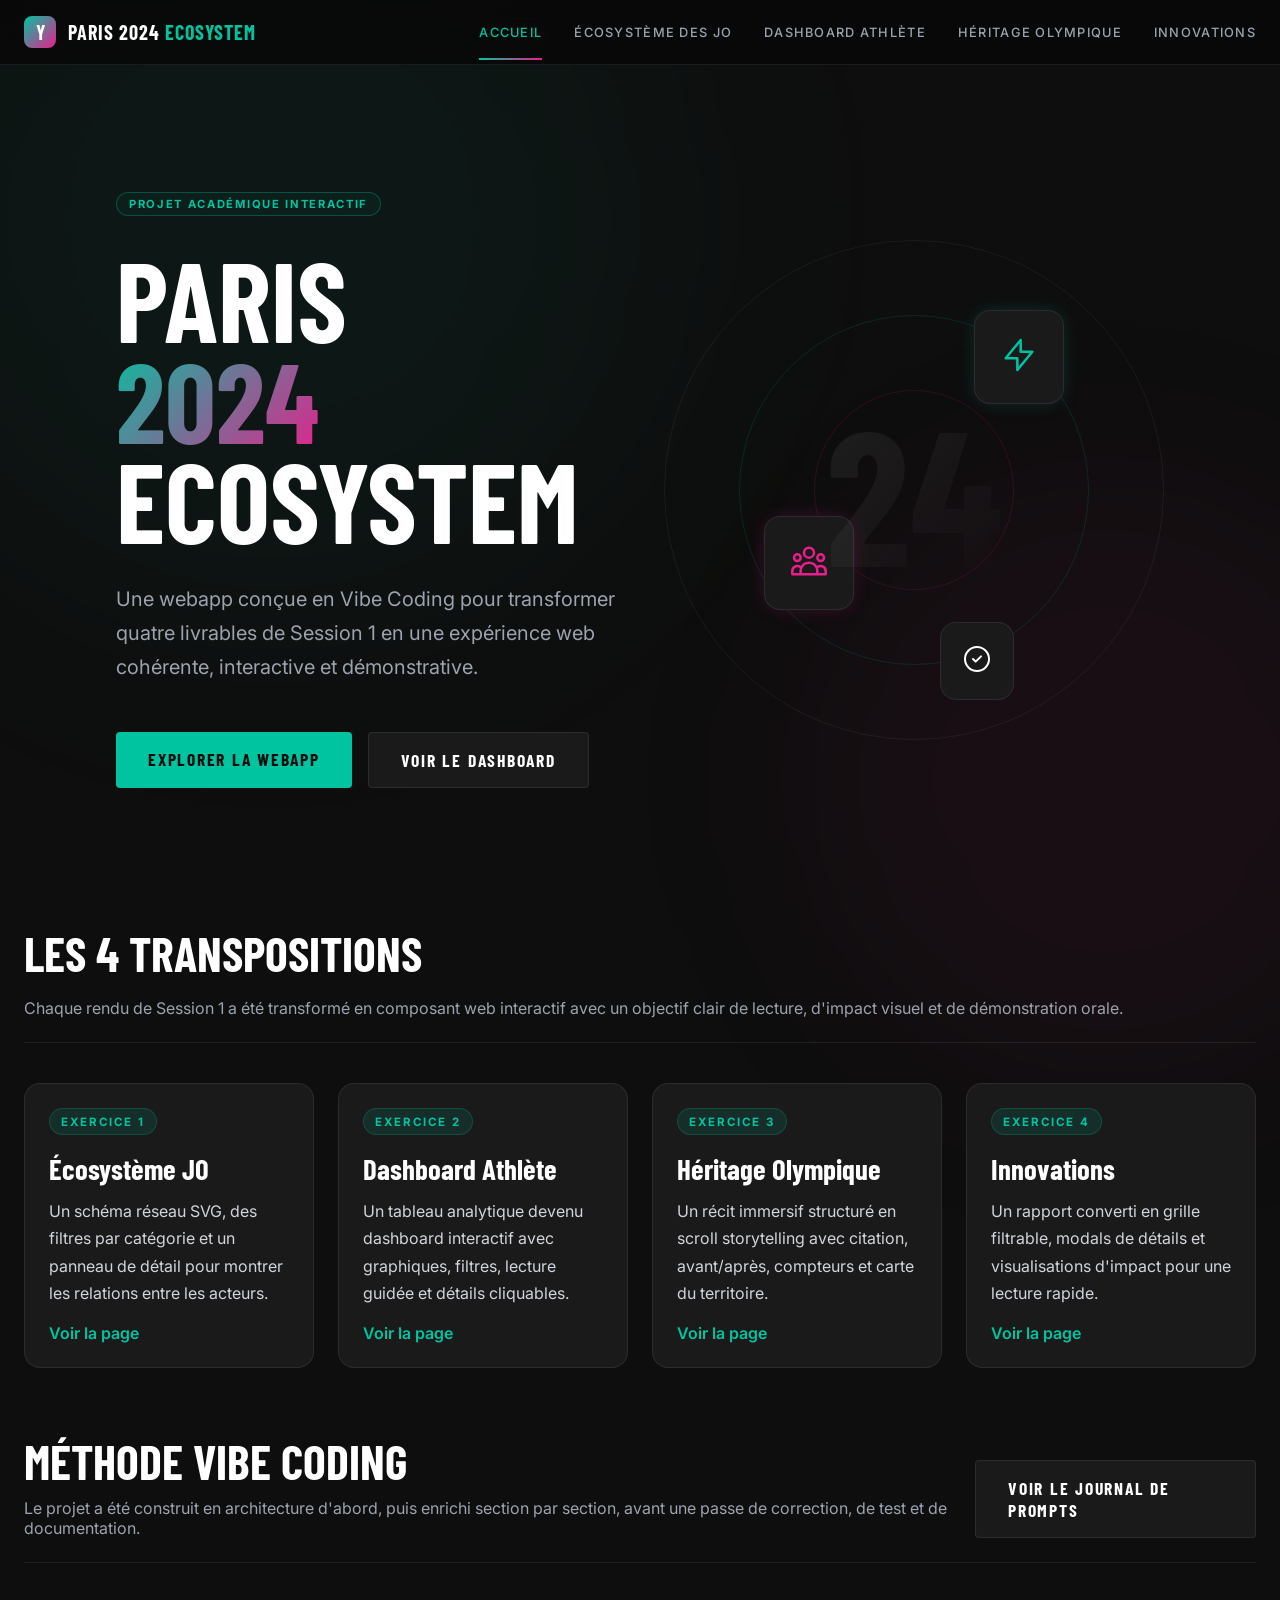
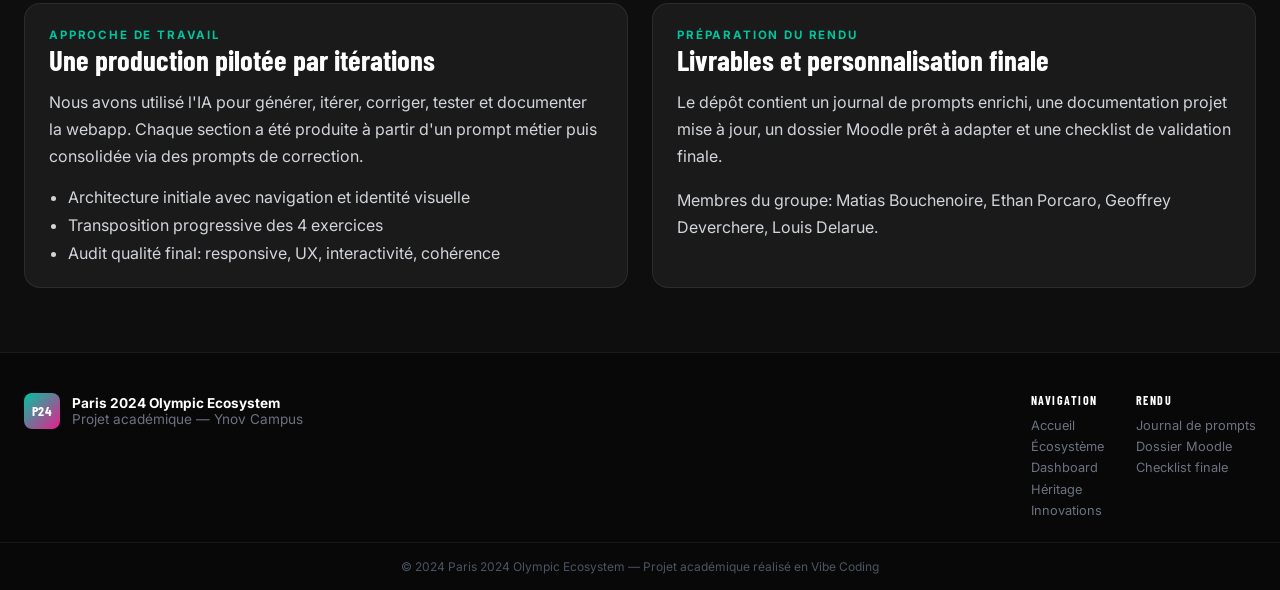
==== commit 483b8aa8: "Finalize project delivery assets" ====
--- a/index.html
+++ b/index.html
@@ -8,7 +8,6 @@
     <link rel="stylesheet" href="css/style.css">
 </head>
 <body>
-    <!-- Navbar -->
     <nav class="site-nav">
         <div class="nav-inner">
             <a href="index.html" class="brand">
@@ -20,64 +19,124 @@
             </button>
             <div class="nav-links" id="nav-links">
                 <a href="index.html" class="gradient-border-bottom active">Accueil</a>
-                <a href="ecosysteme.html" class="gradient-border-bottom">Écosystème des JO</a>
-                <a href="dashboard.html" class="gradient-border-bottom">Dashboard Athlète</a>
-                <a href="heritage.html" class="gradient-border-bottom">Héritage Olympique</a>
-                <a href="innovations.html" class="gradient-border-bottom">Innovations</a>
+                <a href="pages/ecosysteme.html" class="gradient-border-bottom">Écosystème des JO</a>
+                <a href="pages/dashboard.html" class="gradient-border-bottom">Dashboard Athlète</a>
+                <a href="pages/heritage.html" class="gradient-border-bottom">Héritage Olympique</a>
+                <a href="pages/innovations.html" class="gradient-border-bottom">Innovations</a>
             </div>
         </div>
     </nav>
 
-    <!-- Background blobs -->
     <div class="bg-blobs">
         <div class="blob-teal"></div>
         <div class="blob-magenta"></div>
     </div>
 
     <main class="page-main hero-main">
-        <div class="container hero-grid">
-            <!-- Left -->
-            <div class="fade-in-up hero-left">
-                <div class="hero-badge">Projet Interactif</div>
-                <h1 class="hero-title">
-                    PARIS<br>
-                    <span class="gradient-text">2024</span><br>
-                    ECOSYSTEM
-                </h1>
-                <p class="hero-desc">
-                    Explorez le réseau complexe d'acteurs, les performances des athlètes, l'héritage olympique et les innovations technologiques qui façonnent les Jeux Olympiques modernes.
-                </p>
-                <div class="hero-actions">
-                    <a href="ecosysteme.html" class="btn-primary">Explorer le Réseau</a>
-                    <a href="dashboard.html" class="btn-secondary">Voir les Données</a>
+        <section class="hero-section">
+            <div class="container hero-grid">
+                <div class="fade-in-up hero-left">
+                    <div class="hero-badge">Projet académique interactif</div>
+                    <h1 class="hero-title">
+                        PARIS<br>
+                        <span class="gradient-text">2024</span><br>
+                        ECOSYSTEM
+                    </h1>
+                    <p class="hero-desc">
+                        Une webapp conçue en Vibe Coding pour transformer quatre livrables de Session 1 en une expérience web cohérente, interactive et démonstrative.
+                    </p>
+                    <div class="hero-actions">
+                        <a href="pages/ecosysteme.html" class="btn-primary">Explorer la Webapp</a>
+                        <a href="pages/dashboard.html" class="btn-secondary">Voir le Dashboard</a>
+                    </div>
+                </div>
+
+                <div class="fade-in-up anim-delay-2 hero-right">
+                    <div class="hero-ring hero-ring-1"></div>
+                    <div class="hero-ring hero-ring-2"></div>
+                    <div class="hero-ring hero-ring-3"></div>
+
+                    <div class="float-anim hero-float-card teal-glow">
+                        <svg class="icon-svg color-teal" fill="none" stroke="currentColor" viewBox="0 0 24 24"><path stroke-linecap="round" stroke-linejoin="round" stroke-width="1.5" d="M13 10V3L4 14h7v7l9-11h-7z"></path></svg>
+                    </div>
+                    <div class="float-anim float-anim-delay-1 hero-float-card magenta-glow">
+                        <svg class="icon-svg color-magenta" fill="none" stroke="currentColor" viewBox="0 0 24 24"><path stroke-linecap="round" stroke-linejoin="round" stroke-width="1.5" d="M17 20h5v-2a3 3 0 00-5.356-1.857M17 20H7m10 0v-2c0-.656-.126-1.283-.356-1.857M7 20H2v-2a3 3 0 015.356-1.857M7 20v-2c0-.656.126-1.283.356-1.857m0 0a5.002 5.002 0 019.288 0M15 7a3 3 0 11-6 0 3 3 0 016 0zm6 3a2 2 0 11-4 0 2 2 0 014 0zM7 10a2 2 0 11-4 0 2 2 0 014 0z"></path></svg>
+                    </div>
+                    <div class="float-anim float-anim-delay-2 hero-float-card neutral">
+                        <svg class="icon-svg-sm color-white" fill="none" stroke="currentColor" viewBox="0 0 24 24"><path stroke-linecap="round" stroke-linejoin="round" stroke-width="1.5" d="M9 12l2 2 4-4m6 2a9 9 0 11-18 0 9 9 0 0118 0z"></path></svg>
+                    </div>
+
+                    <div class="hero-watermark">24</div>
                 </div>
             </div>
+        </section>
 
-            <!-- Right – decorative -->
-            <div class="fade-in-up anim-delay-2 hero-right">
-                <!-- spinning rings -->
-                <div class="hero-ring hero-ring-1"></div>
-                <div class="hero-ring hero-ring-2"></div>
-                <div class="hero-ring hero-ring-3"></div>
+        <section class="home-section">
+            <div class="container">
+                <div class="section-header">
+                    <h2>Les 4 transpositions</h2>
+                    <p>Chaque rendu de Session 1 a été transformé en composant web interactif avec un objectif clair de lecture, d'impact visuel et de démonstration orale.</p>
+                </div>
+                <div class="grid-4">
+                    <article class="feature-card">
+                        <span class="feature-chip">Exercice 1</span>
+                        <h3>Écosystème JO</h3>
+                        <p>Un schéma réseau SVG, des filtres par catégorie et un panneau de détail pour montrer les relations entre les acteurs.</p>
+                        <a href="pages/ecosysteme.html" class="feature-link">Voir la page</a>
+                    </article>
+                    <article class="feature-card">
+                        <span class="feature-chip">Exercice 2</span>
+                        <h3>Dashboard Athlète</h3>
+                        <p>Un tableau analytique devenu dashboard interactif avec graphiques, filtres, lecture guidée et détails cliquables.</p>
+                        <a href="pages/dashboard.html" class="feature-link">Voir la page</a>
+                    </article>
+                    <article class="feature-card">
+                        <span class="feature-chip">Exercice 3</span>
+                        <h3>Héritage Olympique</h3>
+                        <p>Un récit immersif structuré en scroll storytelling avec citation, avant/après, compteurs et carte du territoire.</p>
+                        <a href="pages/heritage.html" class="feature-link">Voir la page</a>
+                    </article>
+                    <article class="feature-card">
+                        <span class="feature-chip">Exercice 4</span>
+                        <h3>Innovations</h3>
+                        <p>Un rapport converti en grille filtrable, modals de détails et visualisations d'impact pour une lecture rapide.</p>
+                        <a href="pages/innovations.html" class="feature-link">Voir la page</a>
+                    </article>
+                </div>
+            </div>
+        </section>
 
-                <!-- floating cards -->
-                <div class="float-anim hero-float-card teal-glow">
-                    <svg class="icon-svg color-teal" fill="none" stroke="currentColor" viewBox="0 0 24 24"><path stroke-linecap="round" stroke-linejoin="round" stroke-width="1.5" d="M13 10V3L4 14h7v7l9-11h-7z"></path></svg>
+        <section class="home-section home-section-alt">
+            <div class="container">
+                <div class="section-header row">
+                    <div>
+                        <h2>Méthode Vibe Coding</h2>
+                        <p>Le projet a été construit en architecture d'abord, puis enrichi section par section, avant une passe de correction, de test et de documentation.</p>
+                    </div>
+                    <a href="PROMPTS.md" class="btn-secondary">Voir le journal de prompts</a>
                 </div>
-                <div class="float-anim float-anim-delay-1 hero-float-card magenta-glow">
-                    <svg class="icon-svg color-magenta" fill="none" stroke="currentColor" viewBox="0 0 24 24"><path stroke-linecap="round" stroke-linejoin="round" stroke-width="1.5" d="M17 20h5v-2a3 3 0 00-5.356-1.857M17 20H7m10 0v-2c0-.656-.126-1.283-.356-1.857M7 20H2v-2a3 3 0 015.356-1.857M7 20v-2c0-.656.126-1.283.356-1.857m0 0a5.002 5.002 0 019.288 0M15 7a3 3 0 11-6 0 3 3 0 016 0zm6 3a2 2 0 11-4 0 2 2 0 014 0zM7 10a2 2 0 11-4 0 2 2 0 014 0z"></path></svg>
+                <div class="grid-2">
+                    <article class="method-card">
+                        <div class="analysis-eyebrow">Approche de travail</div>
+                        <h3>Une production pilotée par itérations</h3>
+                        <p>Nous avons utilisé l'IA pour générer, itérer, corriger, tester et documenter la webapp. Chaque section a été produite à partir d'un prompt métier puis consolidée via des prompts de correction.</p>
+                        <ul class="feature-list">
+                            <li>Architecture initiale avec navigation et identité visuelle</li>
+                            <li>Transposition progressive des 4 exercices</li>
+                            <li>Audit qualité final: responsive, UX, interactivité, cohérence</li>
+                        </ul>
+                    </article>
+                    <article class="method-card">
+                        <div class="analysis-eyebrow">Préparation du rendu</div>
+                        <h3>Livrables et personnalisation finale</h3>
+                        <p>Le dépôt contient un journal de prompts enrichi, une documentation projet mise à jour, un dossier Moodle prêt à adapter et une checklist de validation finale.</p>
+                        <p class="muted-note">Membres du groupe: Matias Bouchenoire, Ethan Porcaro, Geoffrey Deverchere, Louis Delarue.</p>
+                    </article>
                 </div>
-                <div class="float-anim float-anim-delay-2 hero-float-card neutral">
-                    <svg class="icon-svg-sm color-white" fill="none" stroke="currentColor" viewBox="0 0 24 24"><path stroke-linecap="round" stroke-linejoin="round" stroke-width="1.5" d="M9 12l2 2 4-4m6 2a9 9 0 11-18 0 9 9 0 0118 0z"></path></svg>
-                </div>
-
-                <!-- Big "24" watermark -->
-                <div class="hero-watermark">24</div>
             </div>
-        </div>
+        </section>
     </main>
 
-    <!-- Footer -->
     <footer class="site-footer">
         <div class="footer-inner footer-grid">
             <div class="footer-brand">
@@ -90,19 +149,20 @@
             <div class="footer-nav">
                 <h4 class="footer-heading">Navigation</h4>
                 <a href="index.html">Accueil</a>
-                <a href="ecosysteme.html">Écosystème</a>
-                <a href="dashboard.html">Dashboard</a>
-                <a href="heritage.html">Héritage</a>
-                <a href="innovations.html">Innovations</a>
+                <a href="pages/ecosysteme.html">Écosystème</a>
+                <a href="pages/dashboard.html">Dashboard</a>
+                <a href="pages/heritage.html">Héritage</a>
+                <a href="pages/innovations.html">Innovations</a>
             </div>
             <div class="footer-legal">
-                <h4 class="footer-heading">Légal</h4>
-                <a href="pages/mentions-legales.html">Mentions légales</a>
-                <a href="pages/politique-confidentialite.html">Politique de confidentialité</a>
+                <h4 class="footer-heading">Rendu</h4>
+                <a href="PROMPTS.md">Journal de prompts</a>
+                <a href="DOSSIER_MOODLE.md">Dossier Moodle</a>
+                <a href="CHECKLIST_RENDU.md">Checklist finale</a>
             </div>
         </div>
         <div class="footer-bottom">
-            <span>&copy; 2024 Paris 2024 Olympic Ecosystem — Projet académique</span>
+            <span>&copy; 2024 Paris 2024 Olympic Ecosystem — Projet académique réalisé en Vibe Coding</span>
         </div>
     </footer>
 </body>
--- a/css/style.css
+++ b/css/style.css
@@ -482,15 +482,90 @@
 .grid-3 { display: grid; grid-template-columns: repeat(3, 1fr); gap: 1.5rem; }
 .grid-4 { display: grid; grid-template-columns: repeat(4, 1fr); gap: 1.5rem; }
 
+.home-section {
+    position: relative;
+    z-index: 1;
+    padding: 1.5rem 0 4rem;
+}
+
+.home-section-alt {
+    padding-top: 0;
+}
+
+.feature-card,
+.method-card,
+.analysis-card {
+    background: #1a1a1a;
+    border: 1px solid rgba(255, 255, 255, 0.08);
+    border-radius: 16px;
+    padding: 1.5rem;
+}
+
+.feature-card h3,
+.method-card h3,
+.analysis-card h3 {
+    font-family: 'Barlow Condensed', sans-serif;
+    font-size: 1.8rem;
+    font-weight: 700;
+    color: #fff;
+    margin-bottom: 0.75rem;
+}
+
+.feature-card p,
+.method-card p,
+.analysis-card p {
+    color: #d1d5db;
+    line-height: 1.7;
+}
+
+.feature-chip {
+    display: inline-flex;
+    align-items: center;
+    font-size: 0.72rem;
+    font-weight: 700;
+    text-transform: uppercase;
+    letter-spacing: 0.14em;
+    color: #00c4a0;
+    background: rgba(0, 196, 160, 0.12);
+    border: 1px solid rgba(0, 196, 160, 0.2);
+    border-radius: 9999px;
+    padding: 0.35rem 0.7rem;
+    margin-bottom: 1rem;
+}
+
+.feature-link {
+    display: inline-block;
+    margin-top: 1rem;
+    color: #00c4a0;
+    font-weight: 600;
+    text-decoration: none;
+}
+
+.feature-link:hover {
+    color: #fff;
+}
+
+.feature-list {
+    margin-top: 1rem;
+    padding-left: 1.2rem;
+    color: #d1d5db;
+}
+
+.feature-list li + li {
+    margin-top: 0.5rem;
+}
+
+.muted-note {
+    color: #9ca3af;
+    margin-top: 1rem;
+}
+
 @media (max-width: 1024px) {
     .grid-3 { grid-template-columns: repeat(2, 1fr); }
     .grid-4 { grid-template-columns: repeat(2, 1fr); }
 }
 @media (max-width: 768px) {
     .grid-2, .grid-3, .grid-4 { grid-template-columns: 1fr; }
-    .section-header.row { flex-direction: column; align-items: flex-start; }
-    .site-nav .nav-links { gap: 1rem; flex-wrap: wrap; }
-    .site-nav .nav-links a { font-size: 0.7rem; }
 }
 
 /* ---------- Ecosystem Page ---------- */
@@ -672,6 +747,81 @@
     min-height: 300px;
 }
 
+.chart-card.is-interactive {
+    box-shadow: 0 0 0 1px rgba(0, 196, 160, 0.04);
+}
+
+.chart-interactive [data-chart-action] {
+    cursor: pointer;
+}
+
+.chart-empty-state {
+    text-align: center;
+    color: #6b7280;
+    padding: 3rem 1rem;
+}
+
+.analysis-grid {
+    display: grid;
+    grid-template-columns: 1.15fr 1fr;
+    gap: 1.5rem;
+}
+
+.analysis-card {
+    display: flex;
+    flex-direction: column;
+    gap: 0.85rem;
+}
+
+.analysis-card-highlight {
+    box-shadow: 0 20px 40px rgba(0, 0, 0, 0.25);
+    border-color: rgba(233, 30, 140, 0.18);
+}
+
+.analysis-eyebrow {
+    color: #00c4a0;
+    font-size: 0.72rem;
+    font-weight: 700;
+    text-transform: uppercase;
+    letter-spacing: 0.16em;
+}
+
+.analysis-meta {
+    color: #9ca3af;
+    font-size: 0.9rem;
+    line-height: 1.6;
+}
+
+.analysis-kpis {
+    display: grid;
+    grid-template-columns: repeat(2, 1fr);
+    gap: 0.75rem;
+}
+
+.analysis-kpi {
+    padding: 1rem;
+    border-radius: 12px;
+    background: #111;
+    border: 1px solid rgba(255, 255, 255, 0.06);
+}
+
+.analysis-kpi-label {
+    display: block;
+    color: #6b7280;
+    font-size: 0.68rem;
+    font-weight: 700;
+    text-transform: uppercase;
+    letter-spacing: 0.14em;
+    margin-bottom: 0.45rem;
+}
+
+.analysis-kpi-value {
+    color: #fff;
+    font-family: 'Barlow Condensed', sans-serif;
+    font-size: 1.5rem;
+    font-weight: 700;
+}
+
 /* ---------- Table ---------- */
 .data-table {
     width: 100%;
@@ -692,6 +842,12 @@
 }
 .data-table tbody tr:hover {
     background: rgba(26, 26, 26, 0.5);
+}
+.result-row-button {
+    cursor: pointer;
+}
+.result-row-button.active-row {
+    background: rgba(0, 196, 160, 0.08);
 }
 .data-table tbody td {
     padding: 0.75rem 0;
@@ -991,6 +1147,9 @@
     border: 1px solid rgba(255, 255, 255, 0.08);
     max-width: 280px;
 }
+.map-card svg {
+    min-height: 420px;
+}
 .map-card .map-tooltip h4 {
     font-weight: 700;
     color: #fff;
@@ -1031,9 +1190,13 @@
 
 /* ---------- Hero Page ---------- */
 .hero-main {
-    display: flex;
-    align-items: center;
+    display: block;
+}
+.hero-section {
     min-height: calc(100vh - 64px);
+    display: flex;
+    align-items: center;
+    padding: 3rem 0 2rem;
 }
 .hero-grid {
     display: grid;
@@ -1251,6 +1414,7 @@
 }
 .table-scroll {
     overflow-x: auto;
+    -webkit-overflow-scrolling: touch;
 }
 .mb-2 { margin-bottom: 2rem; }
 .anim-delay-1 { animation-delay: 0.1s; }
@@ -1463,42 +1627,319 @@
 .th-left { padding-left: 1rem; }
 .th-center { text-align: center; }
 
-/* ---------- Responsive Helpers ---------- */
+/* ==========================================================
+   RESPONSIVE — Comprehensive Mobile-First Breakpoints
+   ========================================================== */
+
+/* ---------- Tablet (max-width: 1024px) ---------- */
 @media (max-width: 1024px) {
+    /* Hero */
     .hero-grid { grid-template-columns: 1fr; }
     .hero-right { display: none; }
-    .hero-title { font-size: 4rem; }
+    .hero-title { font-size: 5rem; }
+    .hero-desc { font-size: 1.1rem; }
+    .hero-section { min-height: auto; padding: 2.5rem 0 1rem; }
+
+    .analysis-grid { grid-template-columns: 1fr; }
+
+    /* Dashboard */
     .bottom-grid { grid-template-columns: 1fr; }
     .top-panel-grid { grid-template-columns: 1fr; }
-}
+
+    /* Ecosystem */
+    .eco-layout { grid-template-columns: 1fr; min-height: auto; }
+    .network-svg-wrap { min-height: 420px; }
+    .stakeholder-list-col {
+        max-height: none;
+        flex-direction: row;
+        flex-wrap: wrap;
+        overflow-y: visible;
+    }
+    .detail-panel { transform: none; opacity: 1; }
+
+    /* Stat cards */
+    .stat-card .stat-value { font-size: 2.5rem; }
+}
+
+/* ---------- Mobile (max-width: 768px) ---------- */
 @media (max-width: 768px) {
-    .section-header h2 { font-size: 2rem; }
-    .legacy-intro h2 { font-size: 2.5rem; }
-    .eco-layout { grid-template-columns: 1fr; }
-    .site-footer .footer-inner { flex-direction: column; text-align: center; align-items: center; }
-    .site-footer .footer-nav, .site-footer .footer-legal { align-items: center; }
-    .nav-hamburger { display: flex; flex-direction: column; }
+
+    /* ---- Navigation — smooth slide-down ---- */
+    .nav-hamburger {
+        display: flex;
+        flex-direction: column;
+    }
     .site-nav .nav-links {
-        display: none;
+        display: flex;
+        flex-direction: column;
         position: absolute;
         top: 64px;
         left: 0;
         right: 0;
-        background: rgba(8,8,8,0.98);
-        backdrop-filter: blur(12px);
+        background: rgba(8, 8, 8, 0.98);
+        backdrop-filter: blur(16px);
+        -webkit-backdrop-filter: blur(16px);
+        padding: 0 1.5rem;
+        gap: 0;
+        border-bottom: 1px solid rgba(255, 255, 255, 0.08);
+        max-height: 0;
+        overflow: hidden;
+        transition: max-height 0.4s cubic-bezier(0.4, 0, 0.2, 1),
+                    padding 0.4s cubic-bezier(0.4, 0, 0.2, 1);
+    }
+    .site-nav .nav-links.open {
+        max-height: 400px;
+        padding: 0.5rem 1.5rem 1rem;
+    }
+    .site-nav .nav-links a {
+        padding: 0.875rem 0;
+        font-size: 0.9rem;
+        letter-spacing: 0.08em;
+        border-bottom: 1px solid rgba(255, 255, 255, 0.04);
+    }
+    .site-nav .nav-links a:last-child {
+        border-bottom: none;
+    }
+
+    /* ---- Typography ---- */
+    .section-header h2 { font-size: 2rem; }
+    .section-header p { font-size: 0.9rem; }
+    .section-header.row {
         flex-direction: column;
-        padding: 1rem 1.5rem;
-        gap: 0;
-        border-bottom: 1px solid rgba(255,255,255,0.08);
-    }
-    .site-nav .nav-links.open {
-        display: flex;
-    }
-    .site-nav .nav-links a {
-        padding: 0.75rem 0;
-        font-size: 0.85rem;
-        border-bottom: 1px solid rgba(255,255,255,0.04);
-    }
+        align-items: flex-start;
+        gap: 1rem;
+    }
+
+    /* ---- Hero ---- */
+    .hero-title { font-size: 4rem; }
+    .hero-desc { font-size: 1rem; max-width: 100%; }
+    .hero-badge { font-size: 0.65rem; }
+    .hero-actions { flex-direction: column; }
+    .hero-section { padding: 1.5rem 0 0.5rem; }
+    .hero-actions .btn-primary,
+    .hero-actions .btn-secondary {
+        text-align: center;
+        width: 100%;
+    }
+
+    /* ---- Buttons ---- */
+    .btn-primary, .btn-secondary {
+        padding: 0.875rem 1.5rem;
+        font-size: 1rem;
+    }
+
+    /* ---- Filter Row ---- */
+    .filter-row {
+        width: 100%;
+    }
+    .filter-row .custom-select {
+        width: 100%;
+    }
+    .filter-row .filter-btn {
+        padding: 0.625rem 1rem;
+        font-size: 0.75rem;
+    }
+
+    /* ---- Cards ---- */
+    .card, .chart-card, .stat-card { padding: 1.25rem; }
+    .stat-card .stat-value { font-size: 2.25rem; }
+    .stat-card .stat-label { font-size: 0.75rem; }
+    .feature-card h3,
+    .method-card h3,
+    .analysis-card h3 { font-size: 1.5rem; }
+    .analysis-kpis { grid-template-columns: 1fr; }
+
+    /* ---- Ecosystem ---- */
+    .eco-layout { grid-template-columns: 1fr; min-height: auto; gap: 1rem; }
+    .stakeholder-list-col {
+        max-height: none;
+        flex-direction: row;
+        flex-wrap: wrap;
+        gap: 0.5rem;
+        padding-right: 0;
+        overflow-y: visible;
+    }
+    .stakeholder-item {
+        flex: 1 1 calc(50% - 0.5rem);
+        min-width: 140px;
+        padding: 0.75rem;
+    }
+    .stakeholder-item .s-name { font-size: 0.95rem; }
+    .network-svg-wrap { min-height: 320px; }
+    .detail-panel {
+        transform: none;
+        opacity: 1;
+        padding: 1.25rem;
+    }
+    .detail-panel h3 { font-size: 1.75rem; }
+
+    /* ---- Dashboard ---- */
+    .athlete-profile {
+        flex-direction: column;
+        text-align: center;
+        gap: 1.25rem;
+        padding: 1.5rem;
+    }
+    .athlete-avatar { width: 80px; height: 80px; }
+    .athlete-name { font-size: 2rem; }
+    .athlete-meta { justify-content: center; }
+    .chart-area { min-height: 220px; }
+    .chart-card h3 { font-size: 1.25rem; margin-bottom: 1rem; }
+    .data-table { font-size: 0.8rem; }
+    .data-table thead th { font-size: 0.65rem; }
+    .data-table tbody td { padding: 0.5rem 0; font-size: 0.8rem; }
+    .td-year { padding-left: 0.5rem; }
+    .home-section { padding: 1rem 0 2.5rem; }
+
+    /* ---- Heritage ---- */
+    .legacy-intro h2 { font-size: 2.5rem; }
+    .legacy-intro p { font-size: 1rem; }
+    .legacy-chapter h3 { font-size: 1.75rem; }
+    .chapter-text { font-size: 0.9rem; }
+    .counter-card .counter-value { font-size: 2rem; }
+    .counter-card .counter-label { font-size: 0.65rem; }
+    .quote-card { padding: 1.5rem; }
+    .quote-card .quote-text { font-size: 1rem; }
+    .before-after { height: 220px; }
+    .map-card { overflow-x: auto; -webkit-overflow-scrolling: touch; }
+    .map-card svg { min-width: 600px; min-height: auto; }
+    .map-card .map-tooltip {
+        position: relative;
+        bottom: auto;
+        left: auto;
+        max-width: 100%;
+        margin-top: 1rem;
+    }
+    .invest-bar-label { width: 70px; font-size: 0.7rem; }
+    .invest-bar-value { width: 40px; font-size: 0.95rem; }
+    .invest-bar-track { height: 22px; }
+    .eco-counter-value { font-size: 1.5rem; }
+    .eco-counter-label { font-size: 0.65rem; }
+    .timeline-wrap { padding-left: 2rem; }
+    .legacy-chapter .chapter-dot { left: -32px; width: 16px; height: 16px; }
+
+    /* ---- Innovations ---- */
+    .score-panel-grid { grid-template-columns: repeat(2, 1fr); gap: 0.75rem; }
+    .score-value { font-size: 2rem; }
+    .innovation-modal {
+        width: 95%;
+        max-height: 90vh;
+        padding: 1.5rem;
+        border-radius: 12px;
+    }
+    .modal-title { font-size: 1.5rem; }
+    .gauge-container svg { width: 100px; height: 100px; }
+    .gauge-label { font-size: 0.85rem; }
+
+    /* ---- Footer ---- */
+    .site-footer .footer-inner {
+        flex-direction: column;
+        text-align: center;
+        align-items: center;
+        gap: 1.5rem;
+    }
+    .site-footer .footer-brand {
+        flex-direction: column;
+        text-align: center;
+    }
+    .site-footer .footer-nav,
+    .site-footer .footer-legal {
+        align-items: center;
+    }
+    .site-footer .footer-bottom {
+        font-size: 0.7rem;
+        padding: 0.75rem 1rem;
+    }
+
+    /* ---- 404 Page ---- */
+    .error-code { font-size: 5rem; }
+    .error-title { font-size: 1.5rem; }
+    .error-desc { font-size: 0.9rem; }
+    .error-container { padding: 2.5rem 1rem; }
+
+    /* ---- Background blobs ---- */
+    .bg-blobs .blob-teal { width: 400px; height: 400px; }
+    .bg-blobs .blob-magenta { width: 300px; height: 300px; }
+
+    /* ---- Container ---- */
+    .container { padding: 0 1rem; }
+    .container-narrow { padding: 0 1rem; }
+
+    /* ---- Page padding ---- */
+    .page-padded { padding-top: 72px; padding-bottom: 2rem; }
+}
+
+/* ---------- Small Phones (max-width: 480px) ---------- */
+@media (max-width: 480px) {
+    /* Typography */
+    .hero-title { font-size: 3rem; }
+    .hero-desc { font-size: 0.9rem; }
+    .hero-section { padding-top: 1rem; }
+    .section-header h2 { font-size: 1.75rem; }
+    .legacy-intro h2 { font-size: 2rem; }
+    .legacy-chapter h3 { font-size: 1.5rem; }
+
+    /* Filters */
+    .filter-row { gap: 0.5rem; }
+    .filter-btn { padding: 0.5rem 0.75rem; font-size: 0.7rem; }
+
+    /* Stat cards */
+    .stat-card .stat-value { font-size: 1.75rem; }
+    .stat-card { padding: 1rem; }
+
+    /* Dashboard */
+    .athlete-name { font-size: 1.5rem; }
+    .athlete-avatar { width: 64px; height: 64px; }
+    .chart-area { min-height: 200px; }
+
+    /* Ecosystem */
+    .stakeholder-item { flex: 1 1 100%; }
+    .network-svg-wrap { min-height: 280px; }
+    .detail-panel h3 { font-size: 1.5rem; }
+    .detail-panel .panel-icon { width: 48px; height: 48px; margin-bottom: 1rem; }
+
+    /* Heritage */
+    .before-after { height: 180px; }
+    .counter-card .counter-value { font-size: 1.5rem; }
+    .eco-counter-value { font-size: 1.25rem; }
+    .quote-card { padding: 1rem; }
+    .quote-card .quote-text { font-size: 0.9rem; }
+    .invest-bar-label { width: 55px; font-size: 0.65rem; }
+    .invest-bar-row { gap: 0.5rem; }
+
+    /* Innovations */
+    .score-value { font-size: 1.5rem; }
+    .score-label { font-size: 0.6rem; }
+    .score-desc { font-size: 0.75rem; }
+    .innovation-card-desc { font-size: 0.8rem; min-height: auto; }
+    .innovation-card-title { font-size: 1.1rem; }
+    .modal-title { font-size: 1.25rem; }
+    .innovation-modal { padding: 1.25rem; }
+
+    /* 404 */
+    .error-code { font-size: 4rem; }
+    .error-title { font-size: 1.25rem; }
+    .error-desc { font-size: 0.85rem; margin-bottom: 1.5rem; }
+    .error-links { gap: 0.5rem; }
+    .error-links .btn-primary,
+    .error-links .btn-secondary {
+        padding: 0.75rem 1rem;
+        font-size: 0.9rem;
+        flex: 1 1 calc(50% - 0.5rem);
+        text-align: center;
+    }
+
+    /* Footer */
+    .site-footer .footer-inner { gap: 1rem; padding: 0 1rem; }
+}
+
+/* ---------- Touch Device Optimizations ---------- */
+@media (pointer: coarse) {
+    .filter-btn { min-height: 44px; }
+    .stakeholder-item { min-height: 52px; }
+    .site-nav .nav-links a { min-height: 44px; display: flex; align-items: center; }
+    .custom-select { min-height: 44px; }
+    .btn-primary, .btn-secondary { min-height: 48px; display: inline-flex; align-items: center; justify-content: center; }
 }
 
 /* ---- Medal & Badge Utilities ---- */
@@ -1542,3 +1983,89 @@
     width: 36px;
     height: 36px;
 }
+
+/* ---------- Error Page (404) ---------- */
+.error-page {
+    min-height: 80vh;
+    display: flex;
+    align-items: center;
+    justify-content: center;
+}
+.error-container {
+    text-align: center;
+    max-width: 600px;
+    padding: 4rem 1.5rem;
+}
+.error-code {
+    font-family: 'Barlow Condensed', sans-serif;
+    font-size: 8rem;
+    font-weight: 800;
+    line-height: 1;
+    margin-bottom: 1rem;
+}
+.error-code span {
+    background: linear-gradient(135deg, #00c4a0, #e91e8c);
+    -webkit-background-clip: text;
+    background-clip: text;
+    -webkit-text-fill-color: transparent;
+    color: transparent;
+    display: inline-block;
+}
+.error-title {
+    font-family: 'Barlow Condensed', sans-serif;
+    font-size: 2rem;
+    font-weight: 700;
+    text-transform: uppercase;
+    color: #fff;
+    margin-bottom: 1rem;
+}
+.error-desc {
+    color: #9ca3af;
+    font-size: 1rem;
+    line-height: 1.7;
+    margin-bottom: 2.5rem;
+}
+.error-links {
+    display: flex;
+    flex-wrap: wrap;
+    gap: 0.75rem;
+    justify-content: center;
+    margin-bottom: 3rem;
+}
+.error-links a {
+    text-decoration: none;
+}
+.error-redirect {
+    border-top: 1px solid rgba(255, 255, 255, 0.08);
+    padding-top: 2rem;
+}
+.error-redirect p {
+    color: #6b7280;
+    font-size: 0.85rem;
+}
+
+/* ---------- Scroll Lock (modal / mobile nav open) ---------- */
+body:has(.innovation-modal-overlay.open) {
+    overflow: hidden;
+}
+@media (max-width: 768px) {
+    body:has(.nav-links.open) {
+        overflow: hidden;
+    }
+}
+
+/* ---------- Touch Device Card Behavior ---------- */
+@media (pointer: coarse) {
+    .card:hover {
+        transform: none;
+        border-color: rgba(255, 255, 255, 0.08);
+    }
+    .card:active {
+        transform: scale(0.98);
+        border-color: #e91e8c;
+    }
+    .stakeholder-item:active {
+        border-color: #00c4a0;
+        background: rgba(0, 196, 160, 0.05);
+    }
+}
